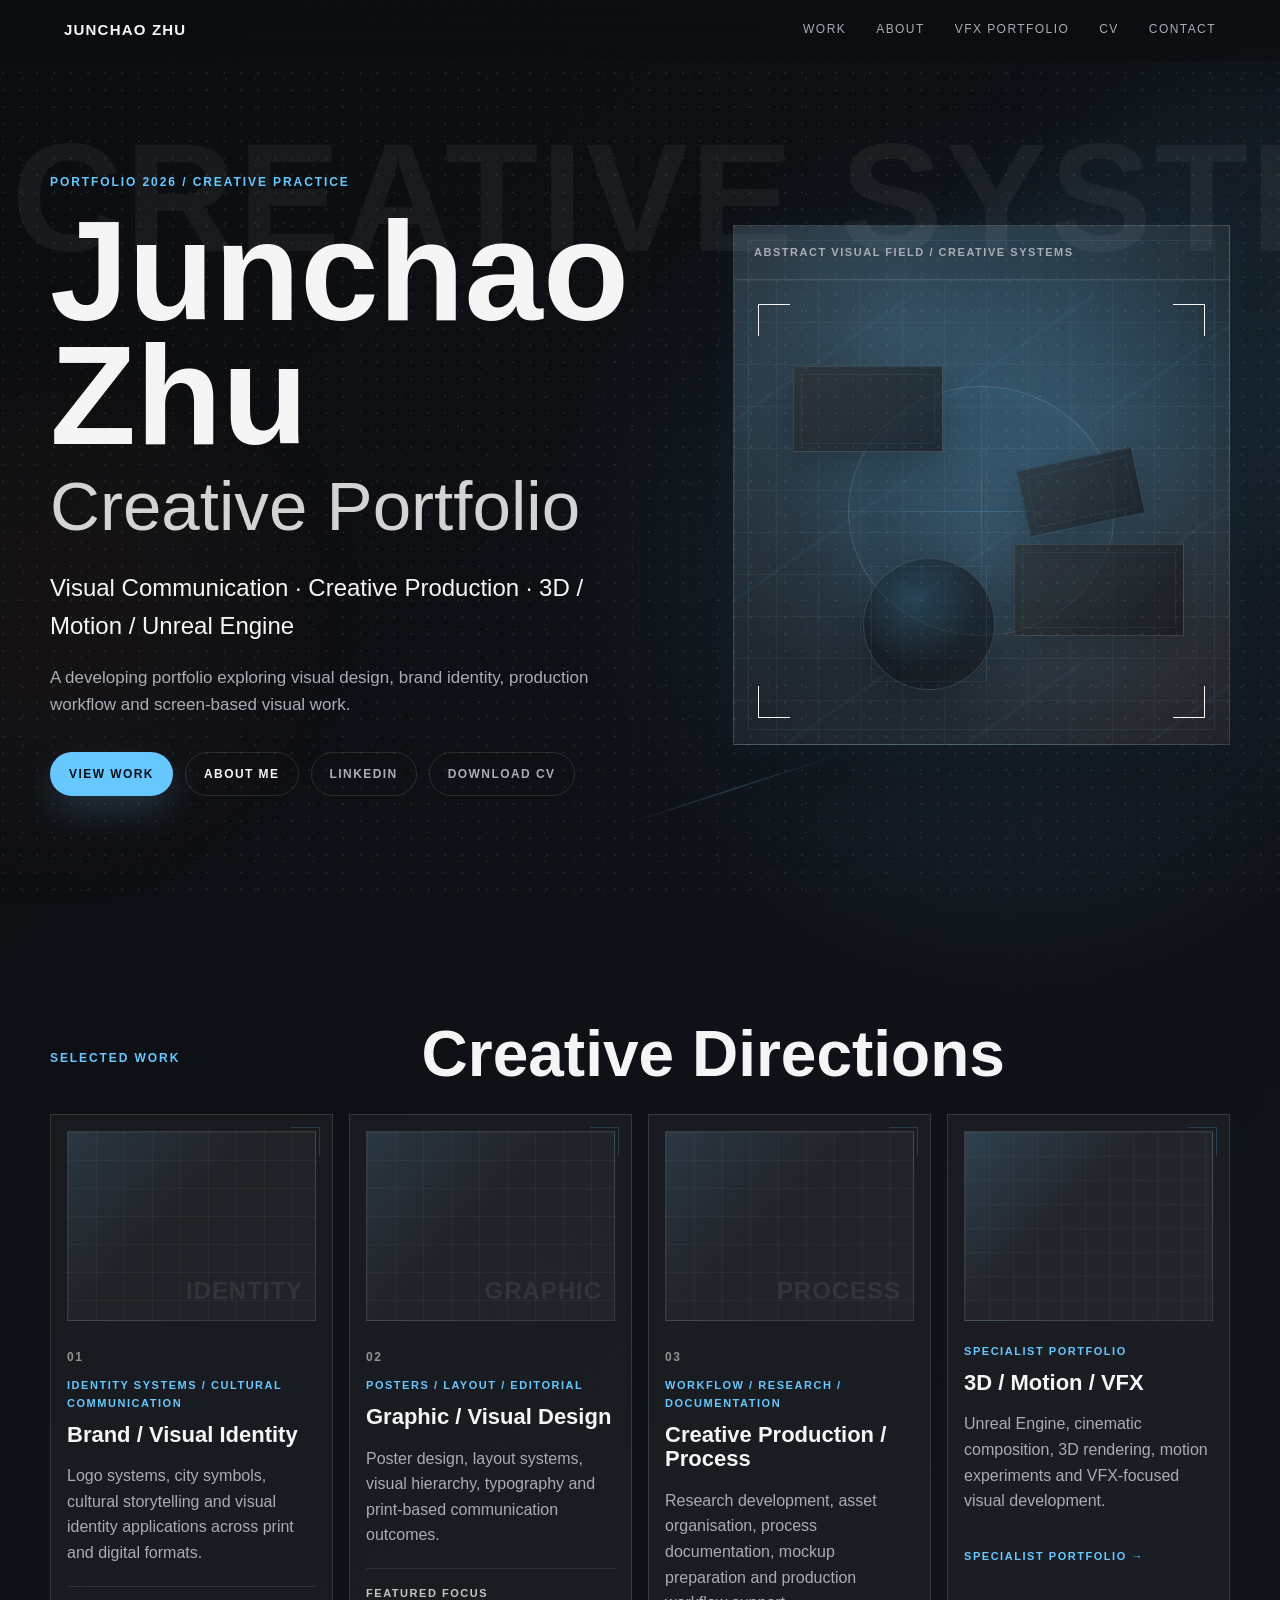
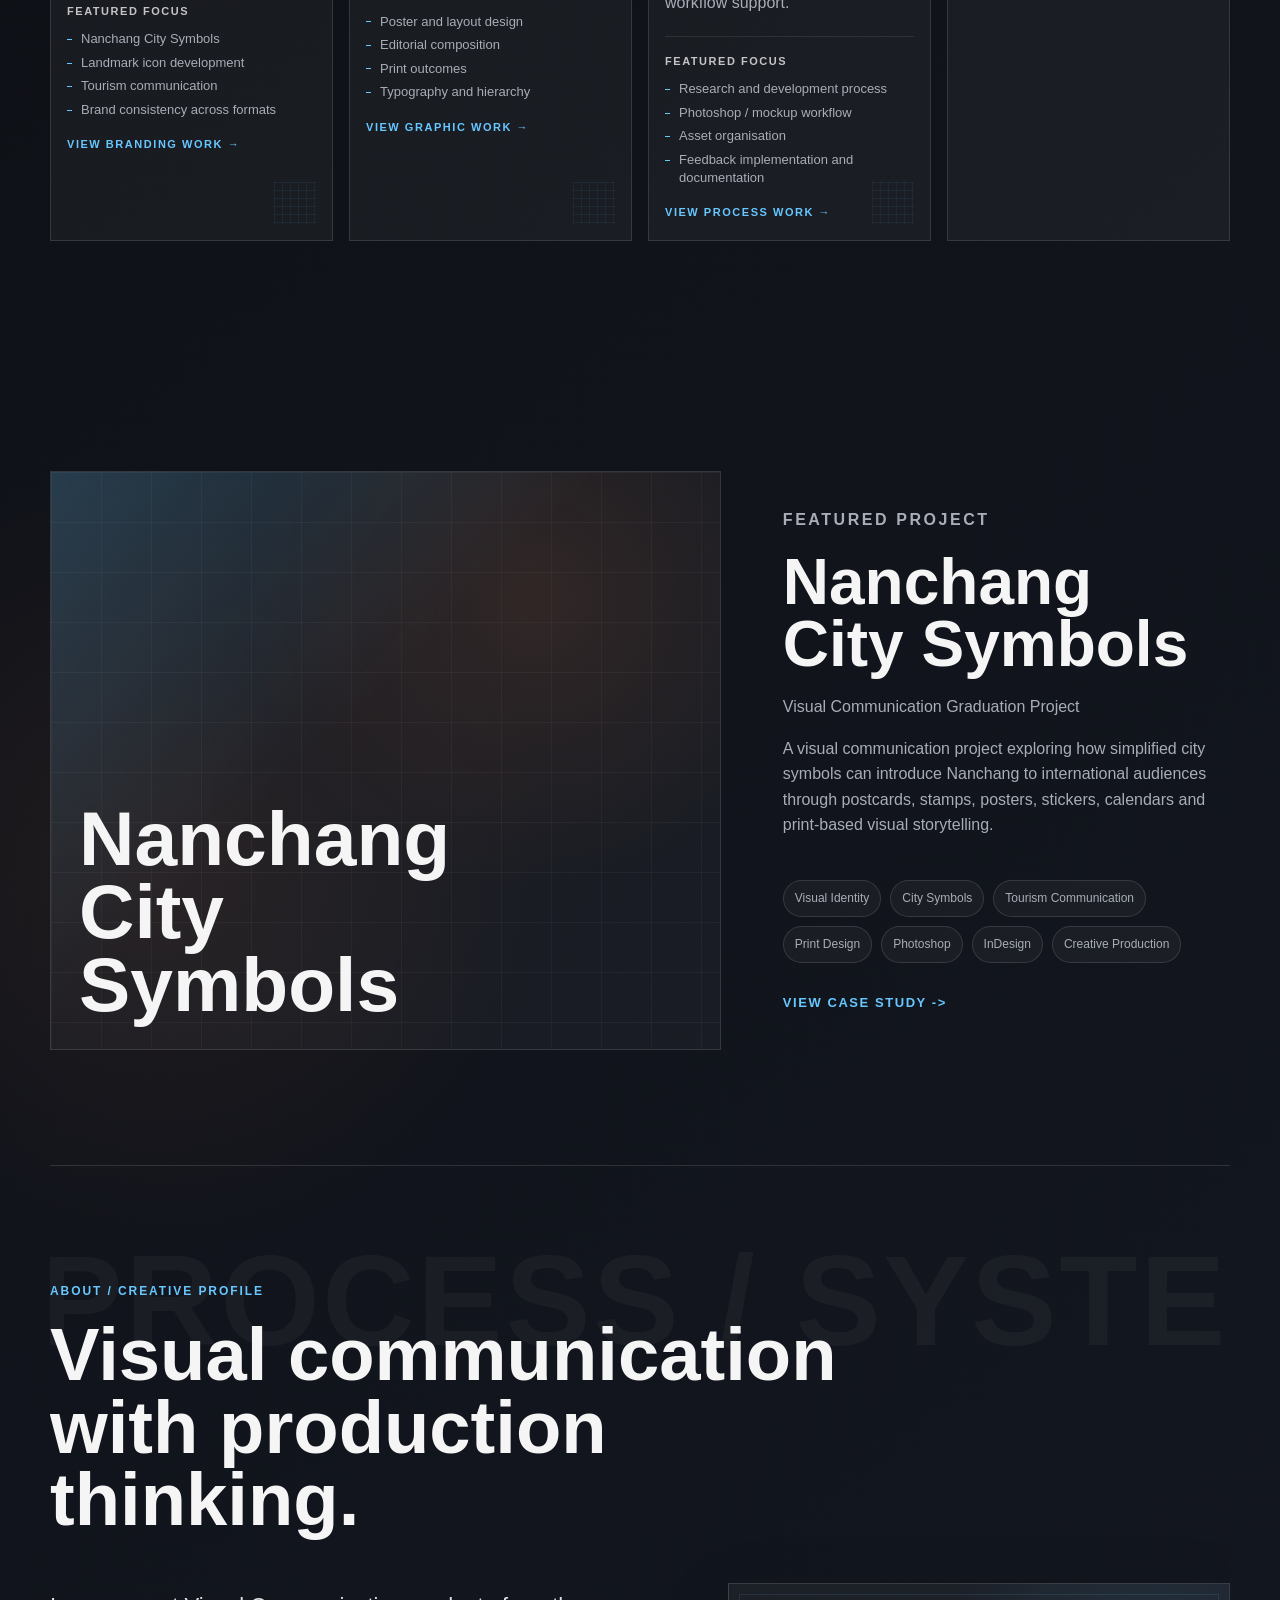
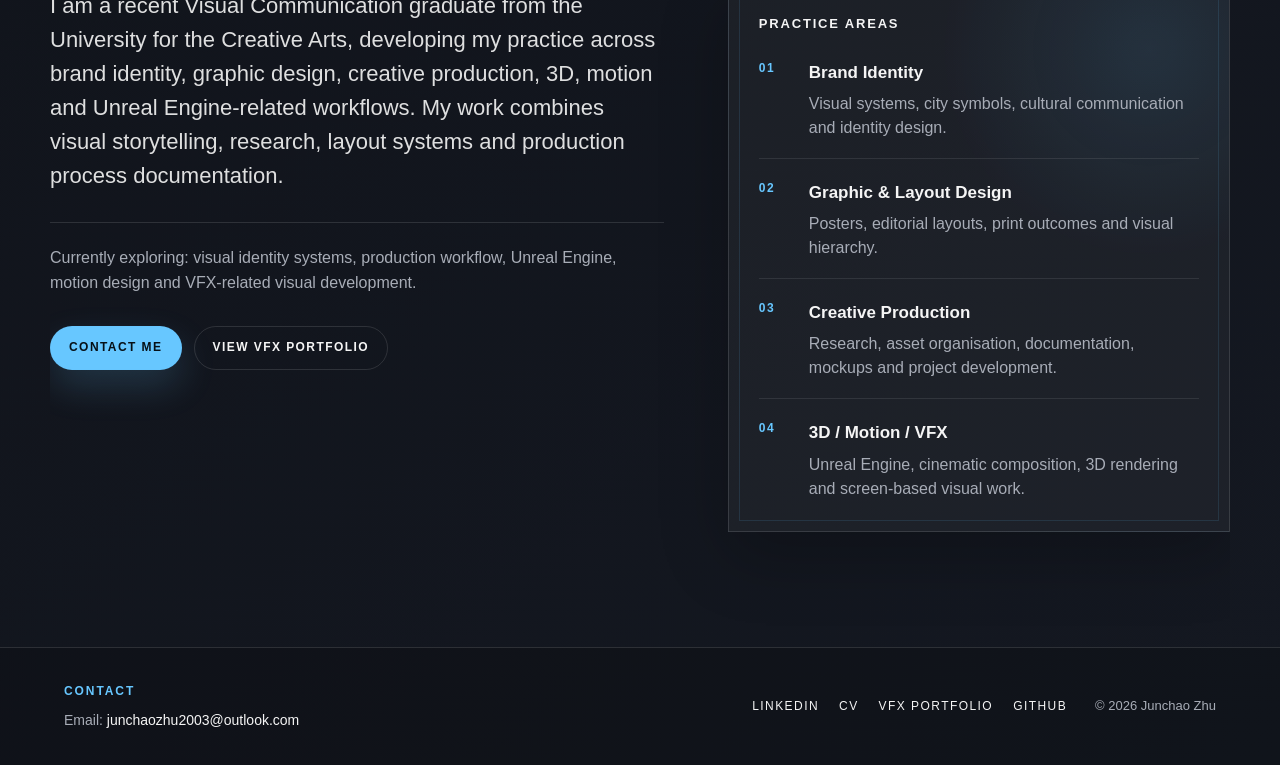
==== index.html @ 99ffd270 "Add files via upload" ====
<!DOCTYPE html>
<html lang="en">
<head>
  <meta charset="UTF-8" />
  <meta name="viewport" content="width=device-width, initial-scale=1.0" />
  <title>Junchao Zhu | Creative Portfolio</title>
  <link rel="stylesheet" href="style.css" />
</head>
<body>
  <div class="background-glow glow-a"></div>
  <div class="background-glow glow-b"></div>

  <header class="site-header" data-header>
    <a class="site-brand" href="#top">Junchao Zhu</a>
    <nav class="site-nav" aria-label="Primary navigation">
      <a href="#work">Work</a>
      <a href="#about">About</a>
      <a href="https://junchaozhu2003.github.io/VFX.github.io/" target="_blank" rel="noopener noreferrer">VFX Portfolio</a>
      <a href="JUNCHAO_ZHU_CV.pdf">CV</a>
      <a href="#contact">Contact</a>
    </nav>
  </header>

  <main id="top">
    <section class="hero section-shell">
      <div class="hero-copy">
        <p class="eyebrow">Portfolio 2026 / Creative Practice</p>
        <h1>Junchao Zhu</h1>
        <h2>Creative Portfolio</h2>
        <p class="hero-line">Visual Communication &middot; Creative Production &middot; 3D / Motion / Unreal Engine</p>
        <p class="hero-intro">
          A developing portfolio exploring visual design, brand identity, production workflow and screen-based visual work.
        </p>
        <div class="hero-actions">
          <a class="button button-primary" href="#work">View Work</a>
          <a class="button button-outline" href="#about">About Me</a>
          <a class="button button-ghost" href="https://www.linkedin.com/" target="_blank" rel="noreferrer">LinkedIn</a>
          <a class="button button-ghost" href="cv/JUNCHAO_ZHU_CV_BA.pdf" target="_blank" rel="noopener noreferrer">Download CV</a>
        </div>
      </div>

      <div class="hero-visual" aria-label="Creative portfolio visual placeholder">
        <div class="visual-label">Abstract Visual Field / Creative Systems</div>
        <div class="visual-frame">
          <span class="corner corner-tl"></span>
          <span class="corner corner-tr"></span>
          <span class="corner corner-bl"></span>
          <span class="corner corner-br"></span>
          <div class="visual-orbit"></div>
          <div class="visual-axis axis-horizontal"></div>
          <div class="visual-axis axis-vertical"></div>
          <div class="visual-shape shape-one" aria-hidden="true"></div>
          <div class="visual-shape shape-two" aria-hidden="true"></div>
          <div class="visual-shape shape-three" aria-hidden="true"></div>
          <div class="visual-shape shape-four" aria-hidden="true"></div>
        </div>
      </div>
    </section>

    <section class="section-shell selected-work" id="work">
      <div class="section-heading">
        <p class="eyebrow">Selected Work</p>
        <h2>Creative Directions</h2>
      </div>

      <div class="category-grid">
        <a class="category-card category-card-brand" href="branding.html">
          <div class="placeholder-block"></div>
          <span class="card-number">01</span>
          <span class="card-kicker">Identity Systems / Cultural Communication</span>
          <h3>Brand / Visual Identity</h3>
          <p>Logo systems, city symbols, cultural storytelling and visual identity applications across print and digital formats.</p>
          <div class="focus-list" aria-label="Featured focus">
            <strong>Featured focus</strong>
            <ul>
              <li>Nanchang City Symbols</li>
              <li>Landmark icon development</li>
              <li>Tourism communication</li>
              <li>Brand consistency across formats</li>
            </ul>
          </div>
          <span class="card-link-label">View Branding Work &rarr;</span>
        </a>

        <a class="category-card category-card-graphic" href="graphic.html">
          <div class="placeholder-block"></div>
          <span class="card-number">02</span>
          <span class="card-kicker">Posters / Layout / Editorial</span>
          <h3>Graphic / Visual Design</h3>
          <p>Poster design, layout systems, visual hierarchy, typography and print-based communication outcomes.</p>
          <div class="focus-list" aria-label="Featured focus">
            <strong>Featured focus</strong>
            <ul>
              <li>Poster and layout design</li>
              <li>Editorial composition</li>
              <li>Print outcomes</li>
              <li>Typography and hierarchy</li>
            </ul>
          </div>
          <span class="card-link-label">View Graphic Work &rarr;</span>
        </a>

        <a class="category-card category-card-production" href="production.html">
          <div class="placeholder-block"></div>
          <span class="card-number">03</span>
          <span class="card-kicker">Workflow / Research / Documentation</span>
          <h3>Creative Production / Process</h3>
          <p>Research development, asset organisation, process documentation, mockup preparation and production workflow support.</p>
          <div class="focus-list" aria-label="Featured focus">
            <strong>Featured focus</strong>
            <ul>
              <li>Research and development process</li>
              <li>Photoshop / mockup workflow</li>
              <li>Asset organisation</li>
              <li>Feedback implementation and documentation</li>
            </ul>
          </div>
          <span class="card-link-label">View Process Work &rarr;</span>
        </a>

        <a class="category-card category-card-vfx" href="https://junchaozhu2003.github.io/VFX.github.io/" target="_blank" rel="noopener noreferrer">
          <div class="placeholder-block"></div>
          <span class="card-kicker">Specialist Portfolio</span>
          <h3>3D / Motion / VFX</h3>
          <p>Unreal Engine, cinematic composition, 3D rendering, motion experiments and VFX-focused visual development.</p>
          <span class="card-link-label">Specialist Portfolio &rarr;</span>
        </a>
      </div>
    </section>

    <section class="section-shell featured-project">
      <div class="project-media">
        <div class="project-placeholder">
          <span>Nanchang City Symbols</span>
        </div>
      </div>

      <div class="project-copy">
        <p class="eyebrow">Featured Project</p>
        <h2>Nanchang City Symbols</h2>
        <p class="project-subtitle">Visual Communication Graduation Project</p>
        <p>
          A visual communication project exploring how simplified city symbols can introduce Nanchang to
          international audiences through postcards, stamps, posters, stickers, calendars and print-based
          visual storytelling.
        </p>
        <div class="tag-list">
          <span>Visual Identity</span>
          <span>City Symbols</span>
          <span>Tourism Communication</span>
          <span>Print Design</span>
          <span>Photoshop</span>
          <span>InDesign</span>
          <span>Creative Production</span>
        </div>
        <a class="text-link" href="nanchang.html">View Case Study</a>
      </div>
    </section>

    <section class="section-shell about-preview" id="about">
      <div class="about-background-word">PROCESS / SYSTEM / MOTION</div>

      <div class="about-heading">
        <p class="eyebrow">About / Creative Profile</p>
        <h2>Visual communication with production thinking.</h2>
      </div>

      <div class="about-grid">
        <div class="about-profile">
          <p>
            I am a recent Visual Communication graduate from the University for the Creative Arts, developing
            my practice across brand identity, graphic design, creative production, 3D, motion and Unreal
            Engine-related workflows. My work combines visual storytelling, research, layout systems and
            production process documentation.
          </p>
          <p class="currently-exploring">
            Currently exploring: visual identity systems, production workflow, Unreal Engine, motion design
            and VFX-related visual development.
          </p>
          <div class="about-actions">
            <a class="button button-primary" href="mailto:junchaozhu2003@outlook.com">Contact Me</a>
            <a class="button button-outline" href="https://junchaozhu2003.github.io/VFX.github.io/" target="_blank" rel="noopener noreferrer">View VFX Portfolio</a>
          </div>
        </div>

        <aside class="practice-panel" aria-label="Practice areas">
          <h3>Practice Areas</h3>
          <div class="practice-list">
            <div class="practice-item">
              <span>01</span>
              <div>
                <h4>Brand Identity</h4>
                <p>Visual systems, city symbols, cultural communication and identity design.</p>
              </div>
            </div>

            <div class="practice-item">
              <span>02</span>
              <div>
                <h4>Graphic &amp; Layout Design</h4>
                <p>Posters, editorial layouts, print outcomes and visual hierarchy.</p>
              </div>
            </div>

            <div class="practice-item">
              <span>03</span>
              <div>
                <h4>Creative Production</h4>
                <p>Research, asset organisation, documentation, mockups and project development.</p>
              </div>
            </div>

            <div class="practice-item">
              <span>04</span>
              <div>
                <h4>3D / Motion / VFX</h4>
                <p>Unreal Engine, cinematic composition, 3D rendering and screen-based visual work.</p>
              </div>
            </div>
          </div>
        </aside>
      </div>
    </section>
  </main>

  <footer class="site-footer" id="contact">
    <div class="footer-contact">
      <p class="eyebrow">Contact</p>
      <p>Email: <a href="mailto:junchaozhu2003@outlook.com">junchaozhu2003@outlook.com</a></p>
    </div>
    <div class="footer-links">
      <a href="https://www.linkedin.com/" target="_blank" rel="noreferrer">LinkedIn</a>
      <a href="JUNCHAO_ZHU_CV.pdf">CV</a>
      <a href="https://junchaozhu2003.github.io/VFX.github.io/" target="_blank" rel="noopener noreferrer">VFX Portfolio</a>
      <a href="https://github.com/junchaozhu2003" target="_blank" rel="noreferrer">GitHub</a>
    </div>
    <p class="copyright">&copy; 2026 Junchao Zhu</p>
  </footer>

  <script src="script.js"></script>
</body>
</html>
---- style.css ----
:root {
  --bg: #0b0d10;
  --bg-soft: #11151c;
  --card: rgba(255, 255, 255, 0.045);
  --card-strong: rgba(255, 255, 255, 0.075);
  --text: #f5f5f5;
  --muted: #a8adb7;
  --line: rgba(255, 255, 255, 0.12);
  --line-bright: rgba(103, 199, 255, 0.58);
  --accent: #67c7ff;
  --warm: #c96b3c;
  --max: 1180px;
}

* {
  box-sizing: border-box;
}

html {
  scroll-behavior: smooth;
}

body {
  margin: 0;
  min-height: 100vh;
  font-family: Arial, Helvetica, sans-serif;
  color: var(--text);
  background:
    radial-gradient(circle at 78% 14%, rgba(103, 199, 255, 0.16), transparent 28rem),
    radial-gradient(circle at 12% 62%, rgba(201, 107, 60, 0.09), transparent 25rem),
    linear-gradient(140deg, #0b0d10 0%, #10131a 48%, #141821 100%);
  line-height: 1.6;
  overflow-x: hidden;
}

body::before {
  content: "";
  position: fixed;
  inset: 0;
  pointer-events: none;
  opacity: 0.42;
  background-image:
    linear-gradient(rgba(255, 255, 255, 0.03) 1px, transparent 1px),
    linear-gradient(90deg, rgba(255, 255, 255, 0.022) 1px, transparent 1px),
    linear-gradient(115deg, transparent 0 48%, rgba(103, 199, 255, 0.035) 49%, transparent 50% 100%);
  background-size: 72px 72px, 72px 72px, 280px 280px;
  mask-image: linear-gradient(to bottom, black 0%, transparent 78%);
}

body::after {
  content: "";
  position: fixed;
  inset: 0;
  pointer-events: none;
  opacity: 0.18;
  background-image:
    radial-gradient(circle at 20% 30%, rgba(255, 255, 255, 0.5) 0 1px, transparent 1px),
    radial-gradient(circle at 80% 70%, rgba(255, 255, 255, 0.35) 0 1px, transparent 1px);
  background-size: 17px 17px, 29px 29px;
}

a {
  color: inherit;
}

.background-glow {
  position: fixed;
  width: 34vw;
  aspect-ratio: 1;
  border-radius: 50%;
  filter: blur(70px);
  pointer-events: none;
  opacity: 0.32;
}

.glow-a {
  top: 8vh;
  right: -14vw;
  background: rgba(103, 199, 255, 0.24);
}

.glow-b {
  bottom: 8vh;
  left: -12vw;
  background: rgba(201, 107, 60, 0.14);
}

.site-header {
  position: sticky;
  top: 0;
  z-index: 20;
  display: flex;
  align-items: center;
  justify-content: space-between;
  gap: 24px;
  padding: 18px clamp(18px, 5vw, 64px);
  border-bottom: 1px solid transparent;
  background: rgba(11, 13, 16, 0.55);
  backdrop-filter: blur(18px);
  transition: border-color 180ms ease, background 180ms ease;
}

.site-header.is-scrolled {
  border-bottom-color: var(--line);
  background: rgba(11, 13, 16, 0.82);
}

.site-brand {
  font-size: 15px;
  font-weight: 700;
  letter-spacing: 0.08em;
  text-decoration: none;
  text-transform: uppercase;
}

.site-nav {
  display: flex;
  align-items: center;
  justify-content: flex-end;
  gap: clamp(12px, 2.4vw, 30px);
  flex-wrap: wrap;
}

.site-nav a,
.footer-links a {
  position: relative;
  color: var(--muted);
  font-size: 12px;
  letter-spacing: 0.12em;
  text-decoration: none;
  text-transform: uppercase;
  transition: color 180ms ease;
}

.site-nav a::after,
.footer-links a::after {
  content: "";
  position: absolute;
  left: 0;
  right: 0;
  bottom: -6px;
  height: 1px;
  background: var(--accent);
  transform: scaleX(0);
  transform-origin: left;
  transition: transform 180ms ease;
}

.site-nav a:hover,
.footer-links a:hover {
  color: var(--text);
}

.site-nav a:hover::after,
.footer-links a:hover::after {
  transform: scaleX(1);
}

.section-shell {
  width: min(var(--max), calc(100% - 40px));
  margin: 0 auto;
}

.hero {
  position: relative;
  display: grid;
  grid-template-columns: minmax(0, 1fr) minmax(360px, 0.82fr);
  gap: clamp(34px, 6vw, 84px);
  align-items: center;
  min-height: calc(100vh - 72px);
  padding: clamp(58px, 9vw, 112px) 0;
}

.hero::before {
  content: "CREATIVE SYSTEMS";
  position: absolute;
  top: 8%;
  left: -3vw;
  z-index: -1;
  color: rgba(255, 255, 255, 0.052);
  font-size: clamp(68px, 12vw, 178px);
  font-weight: 800;
  line-height: 0.9;
  letter-spacing: 0.015em;
  white-space: nowrap;
}

.hero::after {
  content: "";
  position: absolute;
  right: 32%;
  bottom: 14%;
  width: 240px;
  height: 1px;
  background: linear-gradient(90deg, transparent, rgba(103, 199, 255, 0.26), transparent);
  transform: rotate(-18deg);
  pointer-events: none;
}

.eyebrow {
  margin: 0 0 18px;
  color: var(--accent);
  font-size: 12px;
  font-weight: 700;
  letter-spacing: 0.16em;
  text-transform: uppercase;
}

.hero h1 {
  margin: 0;
  font-size: clamp(64px, 11vw, 142px);
  line-height: 0.88;
  letter-spacing: 0;
}

.hero h2 {
  margin: 14px 0 0;
  color: rgba(255, 255, 255, 0.82);
  font-size: clamp(30px, 5.4vw, 72px);
  font-weight: 400;
  line-height: 1;
}

.hero-line {
  max-width: 780px;
  margin: 28px 0 0;
  color: var(--text);
  font-size: clamp(17px, 2vw, 24px);
}

.hero-intro {
  max-width: 620px;
  margin: 18px 0 0;
  color: var(--muted);
  font-size: 17px;
}

.hero-actions {
  display: flex;
  flex-wrap: wrap;
  gap: 12px;
  margin-top: 34px;
}

.button {
  display: inline-flex;
  align-items: center;
  justify-content: center;
  min-height: 44px;
  padding: 0 18px;
  border: 1px solid var(--line);
  border-radius: 999px;
  color: var(--text);
  font-size: 12px;
  font-weight: 700;
  letter-spacing: 0.12em;
  text-decoration: none;
  text-transform: uppercase;
  transition: transform 180ms ease, border-color 180ms ease, background 180ms ease, box-shadow 180ms ease;
}

.button:hover {
  transform: translateY(-2px);
}

.button-primary {
  border-color: rgba(103, 199, 255, 0.88);
  background: var(--accent);
  color: #061016;
  box-shadow: 0 16px 36px rgba(103, 199, 255, 0.18);
}

.button-primary:hover {
  box-shadow: 0 20px 46px rgba(103, 199, 255, 0.28);
}

.button-outline:hover,
.button-ghost:hover {
  border-color: var(--line-bright);
  background: rgba(103, 199, 255, 0.08);
}

.button-ghost {
  color: var(--muted);
}

.hero-visual {
  position: relative;
  min-height: 520px;
  border: 1px solid rgba(255, 255, 255, 0.14);
  background:
    linear-gradient(135deg, rgba(255, 255, 255, 0.078), rgba(255, 255, 255, 0.018)),
    radial-gradient(circle at 32% 18%, rgba(103, 199, 255, 0.22), transparent 22rem),
    radial-gradient(circle at 88% 82%, rgba(201, 107, 60, 0.08), transparent 18rem);
  box-shadow: 0 34px 80px rgba(0, 0, 0, 0.32), 0 0 42px rgba(103, 199, 255, 0.06);
  overflow: hidden;
}

.hero-visual::before {
  content: "";
  position: absolute;
  inset: 14px;
  border: 1px solid rgba(103, 199, 255, 0.1);
  pointer-events: none;
}

.visual-label {
  padding: 18px 20px;
  border-bottom: 1px solid var(--line);
  color: var(--muted);
  font-size: 11px;
  font-weight: 700;
  letter-spacing: 0.14em;
  text-transform: uppercase;
}

.visual-frame {
  position: relative;
  height: 462px;
  overflow: hidden;
  background:
    linear-gradient(rgba(255, 255, 255, 0.044) 1px, transparent 1px),
    linear-gradient(90deg, rgba(255, 255, 255, 0.038) 1px, transparent 1px),
    linear-gradient(145deg, transparent 0 45%, rgba(103, 199, 255, 0.05) 46%, transparent 47% 100%),
    radial-gradient(circle at 64% 42%, rgba(103, 199, 255, 0.17), transparent 16rem);
  background-size: 42px 42px, 42px 42px, 180px 180px, auto;
}

.corner {
  position: absolute;
  width: 32px;
  height: 32px;
  border-color: rgba(103, 199, 255, 0.78);
}

.corner-tl {
  top: 24px;
  left: 24px;
  border-top: 1px solid;
  border-left: 1px solid;
}

.corner-tr {
  top: 24px;
  right: 24px;
  border-top: 1px solid;
  border-right: 1px solid;
}

.corner-bl {
  bottom: 24px;
  left: 24px;
  border-bottom: 1px solid;
  border-left: 1px solid;
}

.corner-br {
  right: 24px;
  bottom: 24px;
  border-right: 1px solid;
  border-bottom: 1px solid;
}

.visual-orbit {
  position: absolute;
  inset: 23%;
  border: 1px solid rgba(255, 255, 255, 0.14);
  border-radius: 50%;
  box-shadow: inset 0 0 38px rgba(103, 199, 255, 0.08);
}

.visual-axis {
  position: absolute;
  background: linear-gradient(90deg, transparent, rgba(103, 199, 255, 0.22), transparent);
  pointer-events: none;
}

.axis-horizontal {
  top: 50%;
  left: 10%;
  width: 80%;
  height: 1px;
}

.axis-vertical {
  top: 12%;
  left: 50%;
  width: 1px;
  height: 74%;
  background: linear-gradient(180deg, transparent, rgba(103, 199, 255, 0.18), transparent);
}

.visual-shape {
  position: absolute;
  border: 1px solid rgba(255, 255, 255, 0.13);
  background:
    linear-gradient(135deg, rgba(255, 255, 255, 0.09), rgba(255, 255, 255, 0.015)),
    rgba(11, 13, 16, 0.6);
  box-shadow: 0 12px 36px rgba(0, 0, 0, 0.22);
}

.visual-shape::before {
  content: "";
  position: absolute;
  inset: 7px;
  border: 1px solid rgba(103, 199, 255, 0.08);
  pointer-events: none;
}

.shape-one {
  top: 86px;
  left: 12%;
  width: 150px;
  height: 86px;
}

.shape-two {
  right: 9%;
  bottom: 106px;
  width: 170px;
  height: 92px;
}

.shape-three {
  left: 26%;
  bottom: 52px;
  width: 132px;
  height: 132px;
  border-radius: 50%;
  background:
    radial-gradient(circle at 38% 30%, rgba(103, 199, 255, 0.18), transparent 54%),
    rgba(11, 13, 16, 0.5);
}

.shape-four {
  top: 178px;
  right: 18%;
  width: 118px;
  height: 68px;
  transform: rotate(-12deg);
  border-color: rgba(103, 199, 255, 0.18);
}

.selected-work,
.featured-project,
.about-preview {
  padding: clamp(62px, 9vw, 118px) 0;
}

.section-heading {
  display: grid;
  grid-template-columns: minmax(220px, 0.42fr) minmax(0, 1fr);
  gap: 32px;
  align-items: end;
  margin-bottom: 28px;
}

.section-heading h2,
.project-copy h2 {
  margin: 0;
  font-size: clamp(34px, 5vw, 68px);
  line-height: 0.98;
}

.category-grid {
  display: grid;
  grid-template-columns: repeat(4, minmax(0, 1fr));
  gap: 16px;
}

.category-card {
  position: relative;
  display: block;
  min-height: 470px;
  padding: 16px;
  border: 1px solid var(--line);
  background: var(--card);
  color: inherit;
  text-decoration: none;
  overflow: hidden;
  transition: transform 180ms ease, border-color 180ms ease, background 180ms ease, box-shadow 180ms ease;
}

.category-card::before {
  content: "";
  position: absolute;
  top: 12px;
  right: 12px;
  width: 28px;
  height: 28px;
  border-top: 1px solid rgba(103, 199, 255, 0.28);
  border-right: 1px solid rgba(103, 199, 255, 0.28);
  opacity: 0.72;
  pointer-events: none;
}

.category-card::after {
  content: "";
  position: absolute;
  inset: auto 16px 16px auto;
  width: 42px;
  height: 42px;
  opacity: 0.24;
  pointer-events: none;
  background-image:
    linear-gradient(rgba(103, 199, 255, 0.34) 1px, transparent 1px),
    linear-gradient(90deg, rgba(103, 199, 255, 0.28) 1px, transparent 1px);
  background-size: 8px 8px;
}

.category-card:hover {
  transform: translateY(-6px);
  border-color: var(--line-bright);
  background: var(--card-strong);
  box-shadow: 0 22px 54px rgba(0, 0, 0, 0.24);
}

.placeholder-block {
  position: relative;
  height: 190px;
  margin-bottom: 22px;
  border: 1px solid rgba(255, 255, 255, 0.1);
  background:
    linear-gradient(135deg, rgba(103, 199, 255, 0.12), transparent 44%),
    linear-gradient(rgba(255, 255, 255, 0.04) 1px, transparent 1px),
    linear-gradient(90deg, rgba(255, 255, 255, 0.035) 1px, transparent 1px),
    rgba(255, 255, 255, 0.035);
  background-size: auto, 28px 28px, 28px 28px, auto;
  transition: transform 260ms ease;
  overflow: hidden;
}

.placeholder-block::after {
  position: absolute;
  right: 12px;
  bottom: 10px;
  color: rgba(255, 255, 255, 0.08);
  font-size: 24px;
  font-weight: 800;
  letter-spacing: 0.04em;
}

.category-card-brand .placeholder-block::after {
  content: "IDENTITY";
}

.category-card-graphic .placeholder-block::after {
  content: "GRAPHIC";
}

.category-card-production .placeholder-block::after {
  content: "PROCESS";
}

.category-card:hover .placeholder-block {
  transform: scale(1.025);
}

.category-card-vfx {
  position: relative;
}

.category-card-vfx::after {
  content: "";
  position: absolute;
  inset: 0;
  pointer-events: none;
  opacity: 0;
  background: radial-gradient(circle at 78% 18%, rgba(103, 199, 255, 0.14), transparent 15rem);
  transition: opacity 180ms ease;
}

.category-card-vfx:hover {
  border-color: rgba(103, 199, 255, 0.72);
  box-shadow: 0 24px 58px rgba(0, 0, 0, 0.26), 0 0 34px rgba(103, 199, 255, 0.08);
}

.category-card-vfx:hover::after {
  opacity: 1;
}

.category-card-vfx .placeholder-block {
  background:
    linear-gradient(135deg, rgba(103, 199, 255, 0.18), transparent 42%),
    linear-gradient(rgba(255, 255, 255, 0.04) 1px, transparent 1px),
    linear-gradient(90deg, rgba(255, 255, 255, 0.035) 1px, transparent 1px),
    rgba(255, 255, 255, 0.035);
  background-size: auto, 24px 24px, 24px 24px, auto;
}

.card-kicker,
.card-link-label {
  display: inline-block;
  color: var(--accent);
  font-size: 11px;
  font-weight: 700;
  letter-spacing: 0.14em;
  text-transform: uppercase;
}

.card-number {
  display: inline-block;
  margin: 0 0 10px;
  color: rgba(245, 245, 245, 0.54);
  font-size: 12px;
  font-weight: 700;
  letter-spacing: 0.14em;
}

.card-kicker {
  display: block;
  margin-bottom: 10px;
}

.card-link-label {
  margin-top: 18px;
}

.category-card h3 {
  margin: 0 0 12px;
  font-size: 22px;
  line-height: 1.12;
}

.category-card p,
.project-copy p,
.about-profile p,
.practice-item p {
  color: var(--muted);
  font-size: 16px;
}

.focus-list {
  margin-top: 20px;
  padding-top: 16px;
  border-top: 1px solid rgba(255, 255, 255, 0.09);
}

.focus-list strong {
  display: block;
  margin-bottom: 10px;
  color: rgba(245, 245, 245, 0.78);
  font-size: 11px;
  letter-spacing: 0.14em;
  text-transform: uppercase;
}

.focus-list ul {
  display: grid;
  gap: 6px;
  margin: 0;
  padding: 0;
  list-style: none;
}

.focus-list li {
  position: relative;
  padding-left: 14px;
  color: var(--muted);
  font-size: 13px;
  line-height: 1.35;
}

.focus-list li::before {
  content: "";
  position: absolute;
  top: 0.68em;
  left: 0;
  width: 5px;
  height: 1px;
  background: var(--accent);
}

.featured-project {
  display: grid;
  grid-template-columns: minmax(0, 1.08fr) minmax(320px, 0.72fr);
  gap: clamp(28px, 5vw, 62px);
  align-items: stretch;
}

.project-media {
  min-height: 520px;
  border: 1px solid var(--line);
  background: rgba(255, 255, 255, 0.035);
  overflow: hidden;
}

.project-placeholder {
  display: grid;
  place-items: end start;
  width: 100%;
  height: 100%;
  min-height: 520px;
  padding: 28px;
  background:
    linear-gradient(135deg, rgba(103, 199, 255, 0.2), transparent 44%),
    radial-gradient(circle at 72% 22%, rgba(201, 107, 60, 0.14), transparent 18rem),
    linear-gradient(rgba(255, 255, 255, 0.04) 1px, transparent 1px),
    linear-gradient(90deg, rgba(255, 255, 255, 0.035) 1px, transparent 1px);
  background-size: auto, auto, 50px 50px, 50px 50px;
}

.project-placeholder span {
  max-width: 420px;
  font-size: clamp(38px, 6vw, 82px);
  font-weight: 800;
  line-height: 0.95;
}

.project-copy {
  display: flex;
  flex-direction: column;
  justify-content: center;
  padding: clamp(22px, 3vw, 36px) 0;
}

.project-subtitle {
  margin: 18px 0 0;
  color: var(--text);
  font-size: 18px;
}

.tag-list {
  display: flex;
  flex-wrap: wrap;
  gap: 9px;
  margin: 26px 0 30px;
}

.tag-list span {
  padding: 8px 11px;
  border: 1px solid var(--line);
  border-radius: 999px;
  background: rgba(255, 255, 255, 0.04);
  color: var(--muted);
  font-size: 12px;
}

.text-link {
  width: fit-content;
  color: var(--accent);
  font-size: 13px;
  font-weight: 700;
  letter-spacing: 0.12em;
  text-decoration: none;
  text-transform: uppercase;
}

.text-link::after {
  content: " ->";
}

.about-preview {
  position: relative;
  display: block;
  border-top: 1px solid var(--line);
  overflow: hidden;
}

.about-background-word {
  position: absolute;
  top: 76px;
  left: -1vw;
  z-index: -1;
  color: rgba(255, 255, 255, 0.04);
  font-size: clamp(52px, 10vw, 148px);
  font-weight: 800;
  line-height: 0.92;
  letter-spacing: 0.02em;
  white-space: nowrap;
}

.about-heading {
  max-width: 820px;
  margin-bottom: clamp(28px, 4vw, 46px);
}

.about-heading h2 {
  margin: 0;
  font-size: clamp(36px, 5.8vw, 78px);
  line-height: 0.98;
}

.about-grid {
  display: grid;
  grid-template-columns: minmax(0, 0.88fr) minmax(360px, 0.72fr);
  gap: clamp(26px, 5vw, 64px);
  align-items: start;
}

.about-profile {
  padding-top: 6px;
}

.about-profile > p:first-child {
  max-width: 720px;
  margin: 0;
  color: rgba(245, 245, 245, 0.9);
  font-size: clamp(18px, 2vw, 22px);
  line-height: 1.55;
}

.currently-exploring {
  max-width: 680px;
  margin: 28px 0 0;
  padding-top: 22px;
  border-top: 1px solid var(--line);
}

.about-actions {
  display: flex;
  flex-wrap: wrap;
  gap: 12px;
  margin-top: 30px;
}

.practice-panel {
  position: relative;
  padding: clamp(20px, 3vw, 30px);
  border: 1px solid var(--line);
  background:
    radial-gradient(circle at 84% 12%, rgba(103, 199, 255, 0.1), transparent 13rem),
    rgba(255, 255, 255, 0.045);
  box-shadow: 0 24px 64px rgba(0, 0, 0, 0.22);
}

.practice-panel::before {
  content: "";
  position: absolute;
  inset: 10px;
  border: 1px solid rgba(103, 199, 255, 0.12);
  pointer-events: none;
}

.practice-panel h3 {
  margin: 0 0 24px;
  color: var(--text);
  font-size: 13px;
  letter-spacing: 0.14em;
  text-transform: uppercase;
}

.practice-list {
  display: grid;
  gap: 20px;
}

.practice-item {
  display: grid;
  grid-template-columns: 34px 1fr;
  gap: 16px;
  padding-bottom: 18px;
  border-bottom: 1px solid rgba(255, 255, 255, 0.09);
}

.practice-item:last-child {
  padding-bottom: 0;
  border-bottom: 0;
}

.practice-item span {
  color: var(--accent);
  font-size: 12px;
  font-weight: 700;
  letter-spacing: 0.12em;
}

.practice-item h4 {
  margin: 0 0 6px;
  color: var(--text);
  font-size: 17px;
}

.practice-item p {
  margin: 0;
  line-height: 1.5;
}

.site-footer {
  display: grid;
  grid-template-columns: minmax(260px, 1fr) auto auto;
  gap: 28px;
  align-items: center;
  padding: 34px clamp(18px, 5vw, 64px);
  border-top: 1px solid var(--line);
  background: rgba(0, 0, 0, 0.18);
}

.site-footer a {
  color: var(--text);
  text-decoration: none;
}

.footer-contact p:not(.eyebrow) {
  margin: 0;
  color: var(--muted);
  font-size: 14px;
}

.footer-contact .eyebrow {
  margin-bottom: 8px;
}

.footer-links {
  display: flex;
  gap: 20px;
  flex-wrap: wrap;
}

.copyright {
  margin: 0;
  color: var(--muted);
  font-size: 13px;
}

.category-hero {
  position: relative;
  padding: clamp(70px, 10vw, 132px) 0 clamp(44px, 6vw, 78px);
}

.category-hero::before {
  content: "CREATIVE HUB";
  position: absolute;
  top: 58px;
  left: -2vw;
  z-index: -1;
  color: rgba(255, 255, 255, 0.045);
  font-size: clamp(58px, 11vw, 160px);
  font-weight: 800;
  line-height: 0.9;
  white-space: nowrap;
}

.back-link {
  display: inline-flex;
  margin-bottom: 34px;
  color: var(--muted);
  font-size: 12px;
  font-weight: 700;
  letter-spacing: 0.14em;
  text-decoration: none;
  text-transform: uppercase;
  transition: color 180ms ease;
}

.back-link::before {
  content: "<-";
  margin-right: 8px;
  color: var(--accent);
}

.back-link:hover {
  color: var(--text);
}

.category-hero h1 {
  max-width: 940px;
  margin: 0;
  font-size: clamp(54px, 9vw, 118px);
  line-height: 0.9;
  letter-spacing: 0;
}

.category-hero > p:last-child {
  max-width: 760px;
  margin: 28px 0 0;
  color: var(--muted);
  font-size: clamp(17px, 2vw, 22px);
}

.category-feature {
  display: grid;
  grid-template-columns: minmax(0, 1fr) minmax(320px, 0.72fr);
  gap: clamp(26px, 5vw, 58px);
  align-items: stretch;
  padding: 0 0 clamp(54px, 8vw, 96px);
}

.category-feature-visual {
  display: grid;
  place-items: end start;
  min-height: 430px;
  padding: clamp(22px, 3vw, 34px);
  border: 1px solid var(--line);
  background:
    linear-gradient(135deg, rgba(103, 199, 255, 0.16), transparent 42%),
    radial-gradient(circle at 80% 18%, rgba(201, 107, 60, 0.11), transparent 18rem),
    linear-gradient(rgba(255, 255, 255, 0.04) 1px, transparent 1px),
    linear-gradient(90deg, rgba(255, 255, 255, 0.034) 1px, transparent 1px),
    rgba(255, 255, 255, 0.035);
  background-size: auto, auto, 46px 46px, 46px 46px, auto;
  box-shadow: 0 26px 70px rgba(0, 0, 0, 0.22);
}

.category-feature-visual span {
  max-width: 520px;
  font-size: clamp(38px, 6vw, 82px);
  font-weight: 800;
  line-height: 0.94;
}

.category-feature-copy {
  display: flex;
  flex-direction: column;
  justify-content: center;
  padding: clamp(10px, 3vw, 30px) 0;
}

.category-feature-copy h2 {
  margin: 0;
  font-size: clamp(32px, 4.6vw, 62px);
  line-height: 1;
}

.category-feature-copy p {
  color: var(--muted);
  font-size: 16px;
}

.page-project-grid {
  display: grid;
  grid-template-columns: repeat(4, minmax(0, 1fr));
  gap: 16px;
  padding-bottom: clamp(66px, 9vw, 116px);
}

.page-project-card {
  min-height: 380px;
  padding: 16px;
  border: 1px solid var(--line);
  background:
    radial-gradient(circle at 82% 12%, rgba(103, 199, 255, 0.08), transparent 11rem),
    var(--card);
  overflow: hidden;
  transition: transform 180ms ease, border-color 180ms ease, background 180ms ease, box-shadow 180ms ease;
}

.page-project-card:hover {
  transform: translateY(-6px);
  border-color: var(--line-bright);
  background: var(--card-strong);
  box-shadow: 0 22px 54px rgba(0, 0, 0, 0.24);
}

.page-project-card > span {
  display: inline-block;
  margin-bottom: 12px;
  color: var(--accent);
  font-size: 12px;
  font-weight: 700;
  letter-spacing: 0.14em;
}

.page-placeholder {
  height: 172px;
  margin-bottom: 20px;
  border: 1px solid rgba(255, 255, 255, 0.1);
  background:
    linear-gradient(135deg, rgba(103, 199, 255, 0.12), transparent 44%),
    linear-gradient(rgba(255, 255, 255, 0.04) 1px, transparent 1px),
    linear-gradient(90deg, rgba(255, 255, 255, 0.034) 1px, transparent 1px),
    rgba(255, 255, 255, 0.035);
  background-size: auto, 28px 28px, 28px 28px, auto;
}

.page-project-card h3 {
  margin: 0 0 10px;
  font-size: 21px;
  line-height: 1.12;
}

.page-project-card p {
  margin: 0;
  color: var(--muted);
  font-size: 15px;
}

@media (max-width: 980px) {
  .hero,
  .featured-project,
  .section-heading,
  .category-feature {
    grid-template-columns: 1fr;
  }

  .hero {
    min-height: auto;
  }

  .hero-visual {
    min-height: 420px;
  }

  .visual-frame {
    height: 360px;
  }

  .category-grid {
    grid-template-columns: repeat(2, minmax(0, 1fr));
  }

  .page-project-grid {
    grid-template-columns: repeat(2, minmax(0, 1fr));
  }

  .about-grid {
    grid-template-columns: 1fr;
  }

  .site-footer {
    grid-template-columns: 1fr;
    align-items: start;
  }
}

@media (max-width: 620px) {
  .site-header {
    align-items: flex-start;
    flex-direction: column;
  }

  .site-nav {
    justify-content: flex-start;
  }

  .section-shell {
    width: min(100% - 28px, var(--max));
  }

  .hero h1 {
    font-size: clamp(54px, 17vw, 86px);
  }

  .hero-actions {
    align-items: stretch;
    flex-direction: column;
  }

  .button {
    width: 100%;
  }

  .category-grid {
    grid-template-columns: 1fr;
  }

  .page-project-grid {
    grid-template-columns: 1fr;
  }

  .category-card {
    min-height: 330px;
  }

  .category-feature-visual {
    min-height: 340px;
  }

  .hero-visual,
  .project-media,
  .project-placeholder {
    min-height: 360px;
  }

  .shape-one,
  .shape-two,
  .shape-three,
  .shape-four {
    left: 50%;
    right: auto;
    transform: translateX(-50%);
  }

  .shape-one {
    top: 70px;
  }

  .shape-two {
    bottom: 112px;
  }

  .shape-three {
    bottom: 42px;
  }

  .shape-four {
    top: 168px;
    transform: translateX(-50%) rotate(-12deg);
  }
}
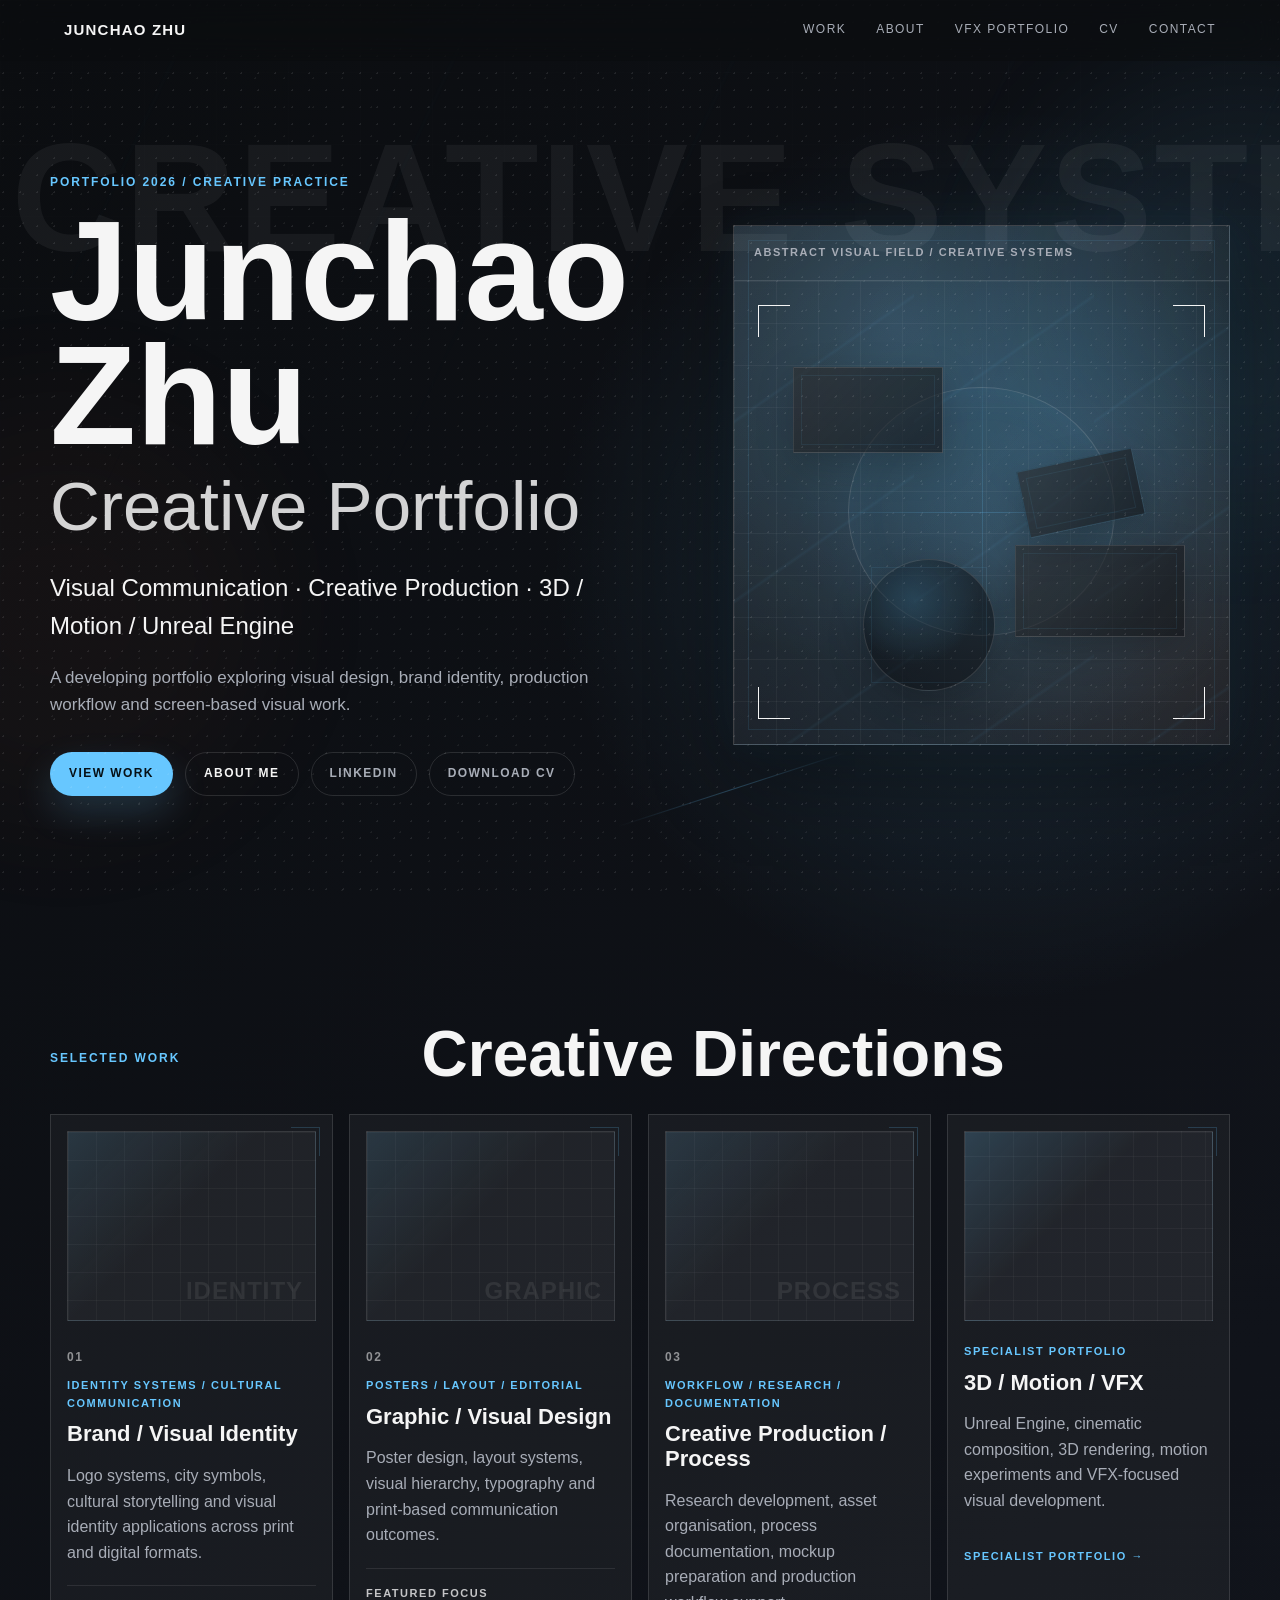
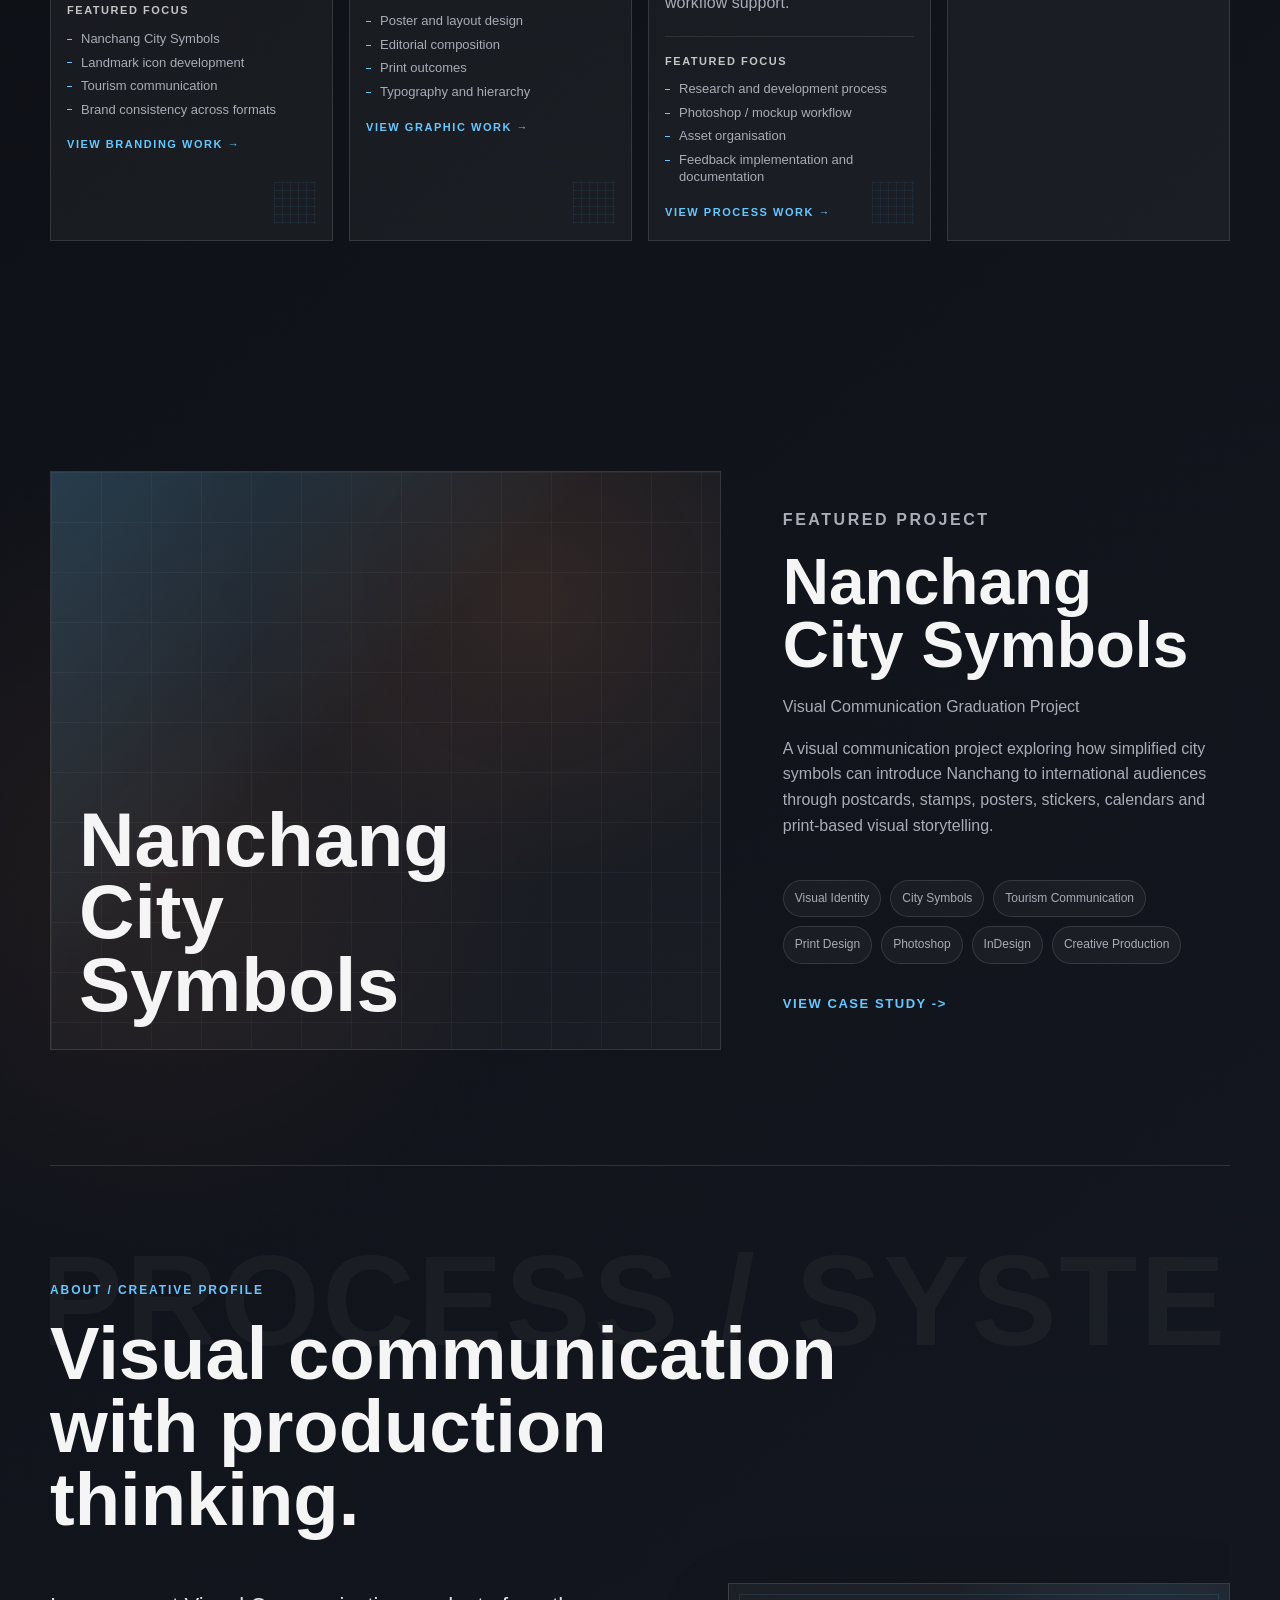
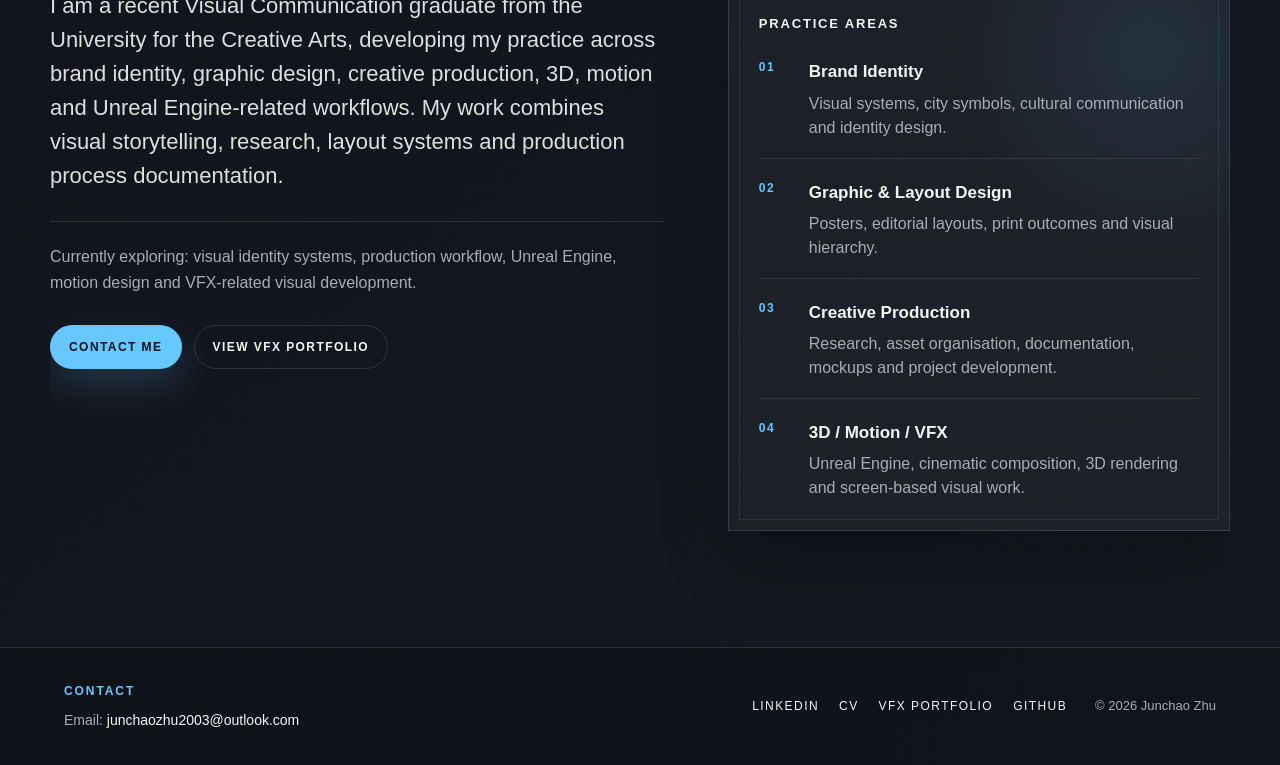
==== commit 698514ec: "Add subtle homepage motion effects" ====
--- a/index.html
+++ b/index.html
@@ -7,8 +7,8 @@
   <link rel="stylesheet" href="style.css" />
 </head>
 <body>
-  <div class="background-glow glow-a"></div>
-  <div class="background-glow glow-b"></div>
+  <div class="background-glow glow-a" aria-hidden="true"></div>
+  <div class="background-glow glow-b" aria-hidden="true"></div>
 
   <header class="site-header" data-header>
     <a class="site-brand" href="#top">Junchao Zhu</a>
@@ -24,14 +24,14 @@
   <main id="top">
     <section class="hero section-shell">
       <div class="hero-copy">
-        <p class="eyebrow">Portfolio 2026 / Creative Practice</p>
-        <h1>Junchao Zhu</h1>
-        <h2>Creative Portfolio</h2>
-        <p class="hero-line">Visual Communication &middot; Creative Production &middot; 3D / Motion / Unreal Engine</p>
-        <p class="hero-intro">
+        <p class="eyebrow reveal reveal-delay-1">Portfolio 2026 / Creative Practice</p>
+        <h1 class="reveal reveal-delay-2">Junchao Zhu</h1>
+        <h2 class="reveal reveal-delay-3">Creative Portfolio</h2>
+        <p class="hero-line reveal reveal-delay-4">Visual Communication &middot; Creative Production &middot; 3D / Motion / Unreal Engine</p>
+        <p class="hero-intro reveal reveal-delay-5">
           A developing portfolio exploring visual design, brand identity, production workflow and screen-based visual work.
         </p>
-        <div class="hero-actions">
+        <div class="hero-actions reveal reveal-delay-6">
           <a class="button button-primary" href="#work">View Work</a>
           <a class="button button-outline" href="#about">About Me</a>
           <a class="button button-ghost" href="https://www.linkedin.com/" target="_blank" rel="noreferrer">LinkedIn</a>
@@ -39,7 +39,7 @@
         </div>
       </div>
 
-      <div class="hero-visual" aria-label="Creative portfolio visual placeholder">
+      <div class="hero-visual reveal reveal-delay-5" aria-label="Creative portfolio visual placeholder">
         <div class="visual-label">Abstract Visual Field / Creative Systems</div>
         <div class="visual-frame">
           <span class="corner corner-tl"></span>
@@ -57,14 +57,14 @@
       </div>
     </section>
 
-    <section class="section-shell selected-work" id="work">
+    <section class="section-shell selected-work reveal" id="work">
       <div class="section-heading">
         <p class="eyebrow">Selected Work</p>
         <h2>Creative Directions</h2>
       </div>
 
       <div class="category-grid">
-        <a class="category-card category-card-brand" href="branding.html">
+        <a class="category-card category-card-brand reveal" href="branding.html">
           <div class="placeholder-block"></div>
           <span class="card-number">01</span>
           <span class="card-kicker">Identity Systems / Cultural Communication</span>
@@ -82,7 +82,7 @@
           <span class="card-link-label">View Branding Work &rarr;</span>
         </a>
 
-        <a class="category-card category-card-graphic" href="graphic.html">
+        <a class="category-card category-card-graphic reveal" href="graphic.html">
           <div class="placeholder-block"></div>
           <span class="card-number">02</span>
           <span class="card-kicker">Posters / Layout / Editorial</span>
@@ -100,7 +100,7 @@
           <span class="card-link-label">View Graphic Work &rarr;</span>
         </a>
 
-        <a class="category-card category-card-production" href="production.html">
+        <a class="category-card category-card-production reveal" href="production.html">
           <div class="placeholder-block"></div>
           <span class="card-number">03</span>
           <span class="card-kicker">Workflow / Research / Documentation</span>
@@ -118,7 +118,7 @@
           <span class="card-link-label">View Process Work &rarr;</span>
         </a>
 
-        <a class="category-card category-card-vfx" href="https://junchaozhu2003.github.io/VFX.github.io/" target="_blank" rel="noopener noreferrer">
+        <a class="category-card category-card-vfx reveal" href="https://junchaozhu2003.github.io/VFX.github.io/" target="_blank" rel="noopener noreferrer">
           <div class="placeholder-block"></div>
           <span class="card-kicker">Specialist Portfolio</span>
           <h3>3D / Motion / VFX</h3>
@@ -128,7 +128,7 @@
       </div>
     </section>
 
-    <section class="section-shell featured-project">
+    <section class="section-shell featured-project reveal">
       <div class="project-media">
         <div class="project-placeholder">
           <span>Nanchang City Symbols</span>
@@ -157,7 +157,7 @@
       </div>
     </section>
 
-    <section class="section-shell about-preview" id="about">
+    <section class="section-shell about-preview reveal" id="about">
       <div class="about-background-word">PROCESS / SYSTEM / MOTION</div>
 
       <div class="about-heading">
--- a/style.css
+++ b/style.css
@@ -71,6 +71,8 @@
   filter: blur(70px);
   pointer-events: none;
   opacity: 0.32;
+  animation: driftGlow 22s ease-in-out infinite alternate;
+  will-change: transform;
 }
 
 .glow-a {
@@ -83,6 +85,18 @@
   bottom: 8vh;
   left: -12vw;
   background: rgba(201, 107, 60, 0.14);
+  animation-duration: 28s;
+  animation-direction: alternate-reverse;
+}
+
+@keyframes driftGlow {
+  from {
+    transform: translate3d(0, 0, 0) scale(1);
+  }
+
+  to {
+    transform: translate3d(18px, -24px, 0) scale(1.04);
+  }
 }
 
 .site-header {
@@ -129,7 +143,7 @@
   letter-spacing: 0.12em;
   text-decoration: none;
   text-transform: uppercase;
-  transition: color 180ms ease;
+  transition: color 260ms ease, transform 260ms ease;
 }
 
 .site-nav a::after,
@@ -149,6 +163,7 @@
 .site-nav a:hover,
 .footer-links a:hover {
   color: var(--text);
+  transform: translateY(-2px);
 }
 
 .site-nav a:hover::after,
@@ -256,11 +271,11 @@
   letter-spacing: 0.12em;
   text-decoration: none;
   text-transform: uppercase;
-  transition: transform 180ms ease, border-color 180ms ease, background 180ms ease, box-shadow 180ms ease;
+  transition: transform 320ms ease, border-color 320ms ease, background 320ms ease, box-shadow 320ms ease;
 }
 
 .button:hover {
-  transform: translateY(-2px);
+  transform: translateY(-4px) scale(1.01);
 }
 
 .button-primary {
@@ -278,6 +293,7 @@
 .button-ghost:hover {
   border-color: var(--line-bright);
   background: rgba(103, 199, 255, 0.08);
+  box-shadow: 0 18px 38px rgba(0, 0, 0, 0.18);
 }
 
 .button-ghost {
@@ -478,7 +494,7 @@
   color: inherit;
   text-decoration: none;
   overflow: hidden;
-  transition: transform 180ms ease, border-color 180ms ease, background 180ms ease, box-shadow 180ms ease;
+  transition: transform 340ms ease, border-color 340ms ease, background 340ms ease, box-shadow 340ms ease;
 }
 
 .category-card::before {
@@ -509,10 +525,10 @@
 }
 
 .category-card:hover {
-  transform: translateY(-6px);
+  transform: translateY(-4px) scale(1.01);
   border-color: var(--line-bright);
   background: var(--card-strong);
-  box-shadow: 0 22px 54px rgba(0, 0, 0, 0.24);
+  box-shadow: 0 26px 62px rgba(0, 0, 0, 0.28);
 }
 
 .placeholder-block {
@@ -526,7 +542,7 @@
     linear-gradient(90deg, rgba(255, 255, 255, 0.035) 1px, transparent 1px),
     rgba(255, 255, 255, 0.035);
   background-size: auto, 28px 28px, 28px 28px, auto;
-  transition: transform 260ms ease;
+  transition: transform 340ms ease;
   overflow: hidden;
 }
 
@@ -572,7 +588,7 @@
 
 .category-card-vfx:hover {
   border-color: rgba(103, 199, 255, 0.72);
-  box-shadow: 0 24px 58px rgba(0, 0, 0, 0.26), 0 0 34px rgba(103, 199, 255, 0.08);
+  box-shadow: 0 28px 66px rgba(0, 0, 0, 0.3), 0 0 36px rgba(103, 199, 255, 0.1);
 }
 
 .category-card-vfx:hover::after {
@@ -1036,10 +1052,46 @@
 }
 
 .page-project-card:hover {
-  transform: translateY(-6px);
+  transform: translateY(-4px) scale(1.01);
   border-color: var(--line-bright);
   background: var(--card-strong);
   box-shadow: 0 22px 54px rgba(0, 0, 0, 0.24);
+}
+
+.reveal {
+  opacity: 0;
+  transform: translateY(24px);
+  transition: opacity 760ms ease, transform 760ms ease;
+  will-change: opacity, transform;
+}
+
+.reveal.visible {
+  opacity: 1;
+  transform: translateY(0);
+}
+
+.reveal-delay-1 {
+  transition-delay: 80ms;
+}
+
+.reveal-delay-2 {
+  transition-delay: 160ms;
+}
+
+.reveal-delay-3 {
+  transition-delay: 240ms;
+}
+
+.reveal-delay-4 {
+  transition-delay: 320ms;
+}
+
+.reveal-delay-5 {
+  transition-delay: 400ms;
+}
+
+.reveal-delay-6 {
+  transition-delay: 480ms;
 }
 
 .page-project-card > span {
@@ -1188,3 +1240,27 @@
     transform: translateX(-50%) rotate(-12deg);
   }
 }
+
+@media (prefers-reduced-motion: reduce) {
+  html {
+    scroll-behavior: auto;
+  }
+
+  *,
+  *::before,
+  *::after {
+    animation-duration: 0.01ms !important;
+    animation-iteration-count: 1 !important;
+    transition-duration: 0.01ms !important;
+    scroll-behavior: auto !important;
+  }
+
+  .reveal {
+    opacity: 1;
+    transform: none;
+  }
+
+  .background-glow {
+    animation: none;
+  }
+}
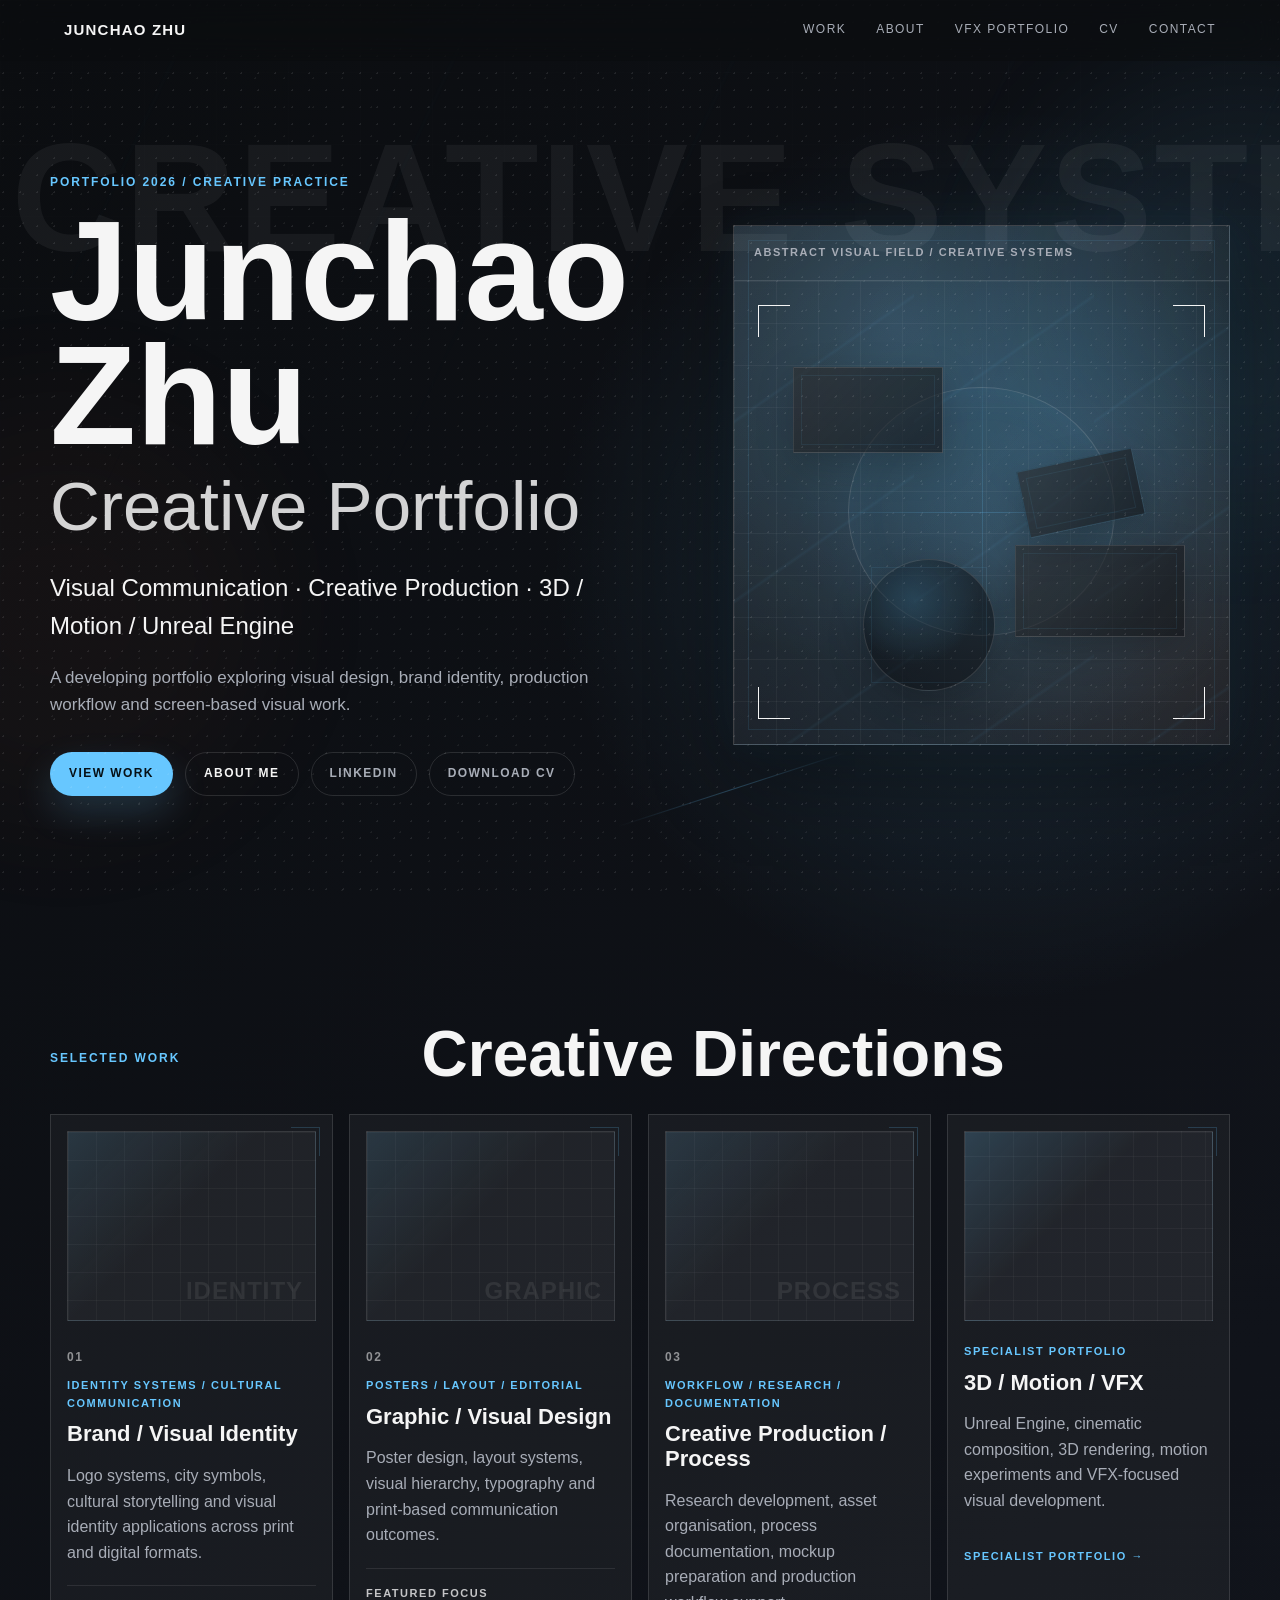
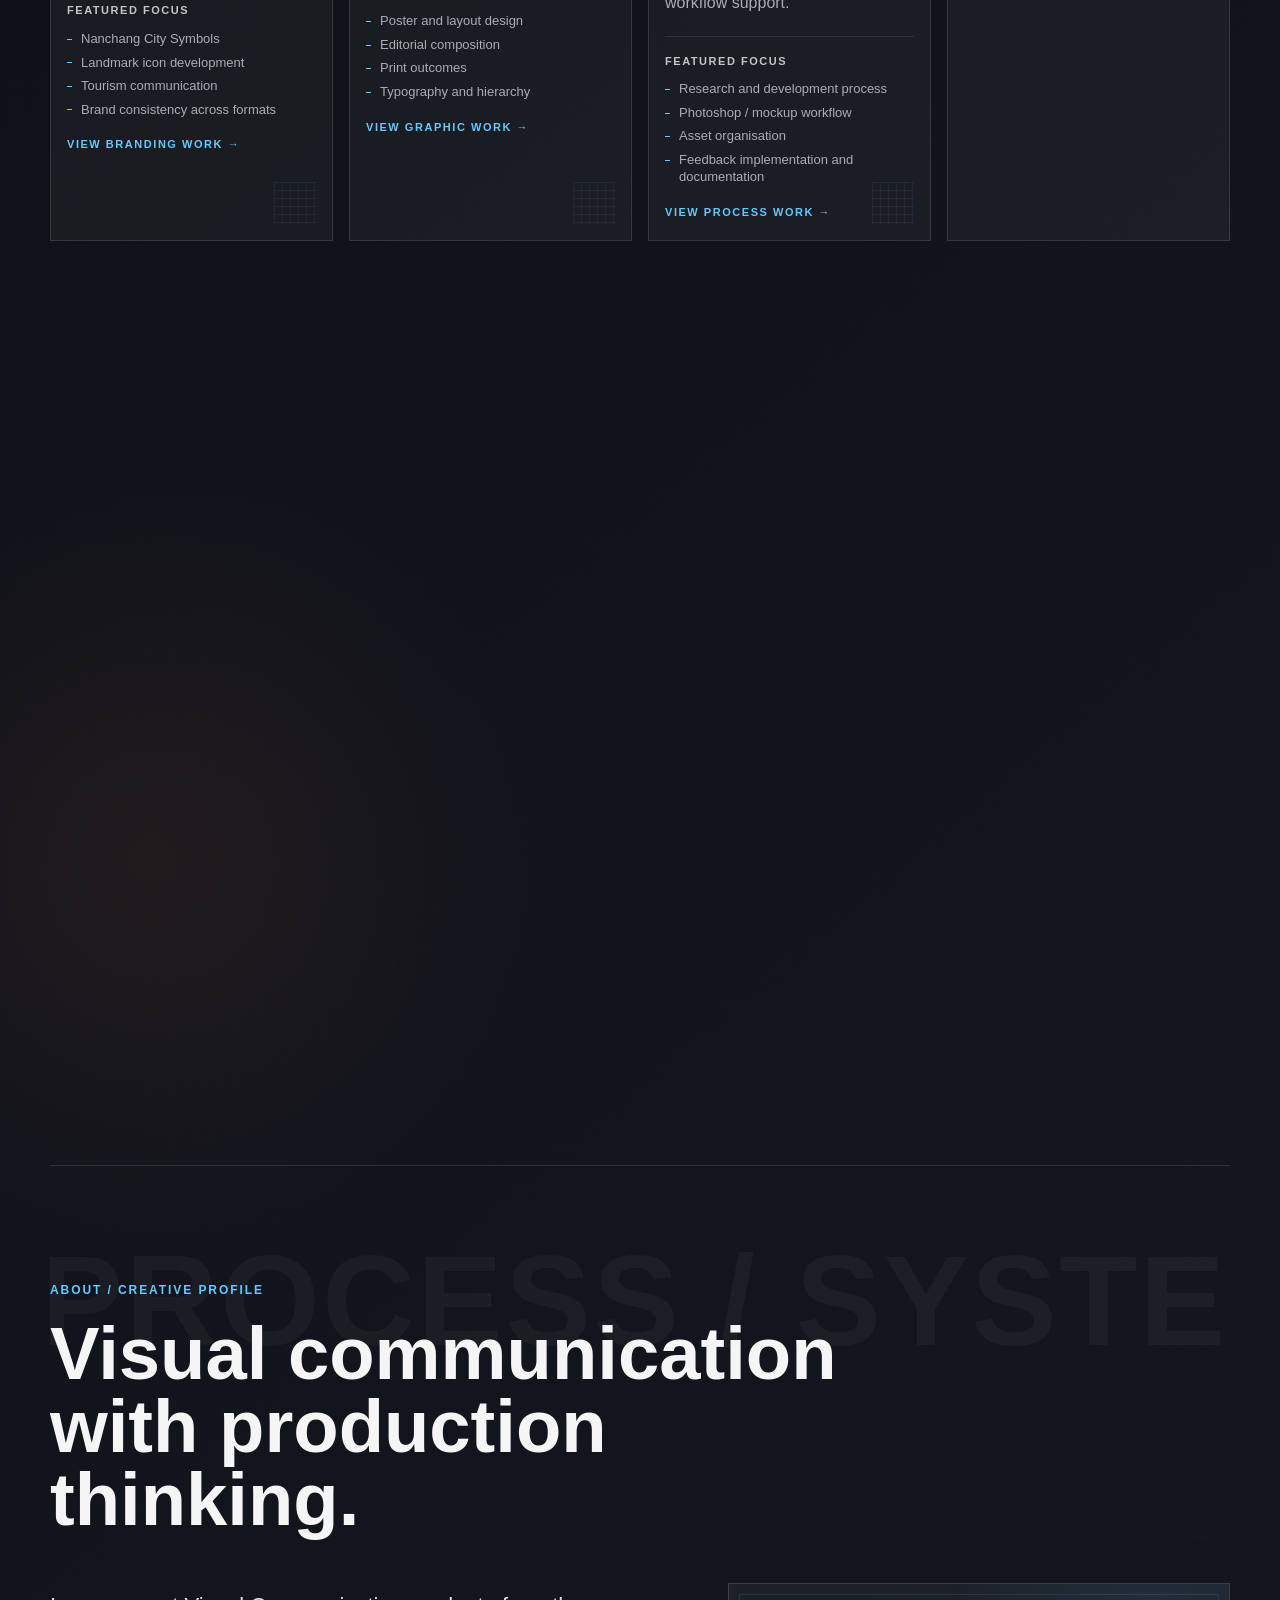
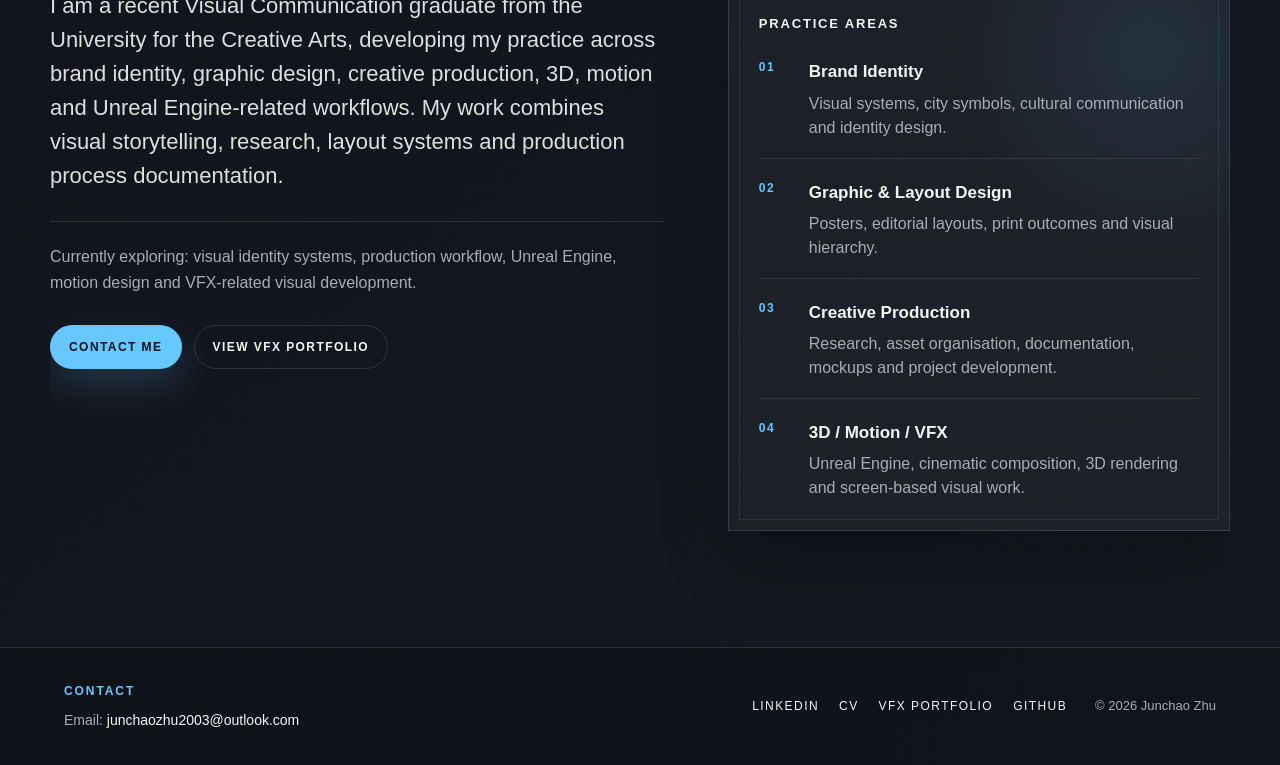
==== commit abed20c1: "Move Nanchang project into branding page" ====
--- a/index.html
+++ b/index.html
@@ -16,7 +16,7 @@
       <a href="#work">Work</a>
       <a href="#about">About</a>
       <a href="https://junchaozhu2003.github.io/VFX.github.io/" target="_blank" rel="noopener noreferrer">VFX Portfolio</a>
-      <a href="JUNCHAO_ZHU_CV.pdf">CV</a>
+      <a href="cv/JUNCHAO_ZHU_CV_BA.pdf" target="_blank" rel="noopener noreferrer">CV</a>
       <a href="#contact">Contact</a>
     </nav>
   </header>
@@ -153,7 +153,7 @@
           <span>InDesign</span>
           <span>Creative Production</span>
         </div>
-        <a class="text-link" href="nanchang.html">View Case Study</a>
+        <a class="text-link" href="branding.html">View Case Study</a>
       </div>
     </section>
 
@@ -230,7 +230,7 @@
     </div>
     <div class="footer-links">
       <a href="https://www.linkedin.com/" target="_blank" rel="noreferrer">LinkedIn</a>
-      <a href="JUNCHAO_ZHU_CV.pdf">CV</a>
+      <a href="cv/JUNCHAO_ZHU_CV_BA.pdf" target="_blank" rel="noopener noreferrer">CV</a>
       <a href="https://junchaozhu2003.github.io/VFX.github.io/" target="_blank" rel="noopener noreferrer">VFX Portfolio</a>
       <a href="https://github.com/junchaozhu2003" target="_blank" rel="noreferrer">GitHub</a>
     </div>
--- a/style.css
+++ b/style.css
@@ -1015,6 +1015,19 @@
   line-height: 0.94;
 }
 
+.category-feature-image {
+  padding: 0;
+  overflow: hidden;
+}
+
+.category-feature-image img {
+  display: block;
+  width: 100%;
+  height: 100%;
+  min-height: 430px;
+  object-fit: cover;
+}
+
 .category-feature-copy {
   display: flex;
   flex-direction: column;
@@ -1127,6 +1140,40 @@
   font-size: 15px;
 }
 
+.nanchang-project-grid {
+  grid-template-columns: repeat(2, minmax(0, 1fr));
+}
+
+.nanchang-project-card {
+  min-height: auto;
+}
+
+.nanchang-image-stack {
+  display: grid;
+  grid-template-columns: repeat(2, minmax(0, 1fr));
+  gap: 12px;
+  margin: 18px 0 18px;
+}
+
+.nanchang-image-stack img {
+  display: block;
+  width: 100%;
+  height: 100%;
+  min-height: 180px;
+  max-height: 320px;
+  object-fit: cover;
+  border: 1px solid rgba(255, 255, 255, 0.1);
+  border-radius: 8px;
+  background: rgba(255, 255, 255, 0.04);
+  transition: transform 320ms ease, border-color 320ms ease, box-shadow 320ms ease;
+}
+
+.nanchang-image-stack img:hover {
+  transform: translateY(-4px) scale(1.01);
+  border-color: var(--line-bright);
+  box-shadow: 0 20px 44px rgba(0, 0, 0, 0.26);
+}
+
 @media (max-width: 980px) {
   .hero,
   .featured-project,
@@ -1155,6 +1202,11 @@
     grid-template-columns: repeat(2, minmax(0, 1fr));
   }
 
+  .nanchang-project-grid,
+  .nanchang-image-stack {
+    grid-template-columns: 1fr;
+  }
+
   .about-grid {
     grid-template-columns: 1fr;
   }
@@ -1205,6 +1257,10 @@
   }
 
   .category-feature-visual {
+    min-height: 340px;
+  }
+
+  .category-feature-image img {
     min-height: 340px;
   }
 
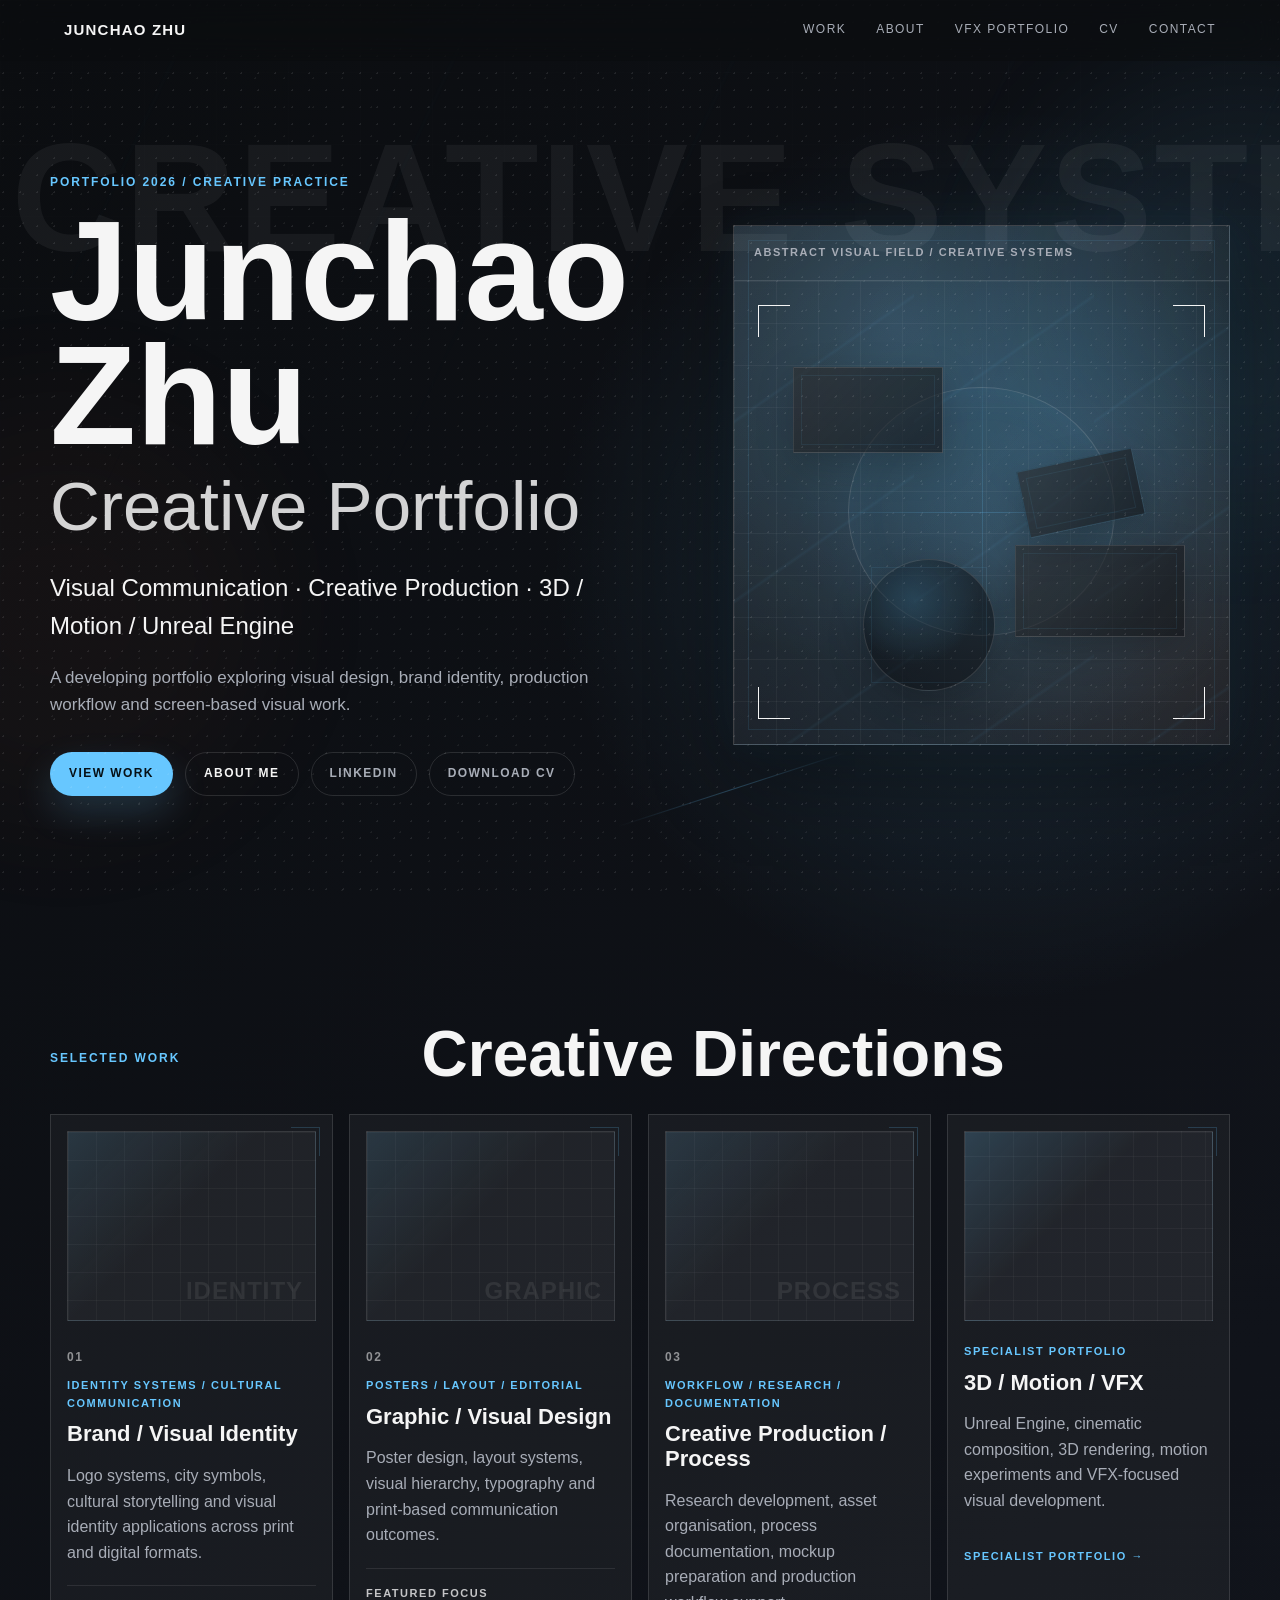
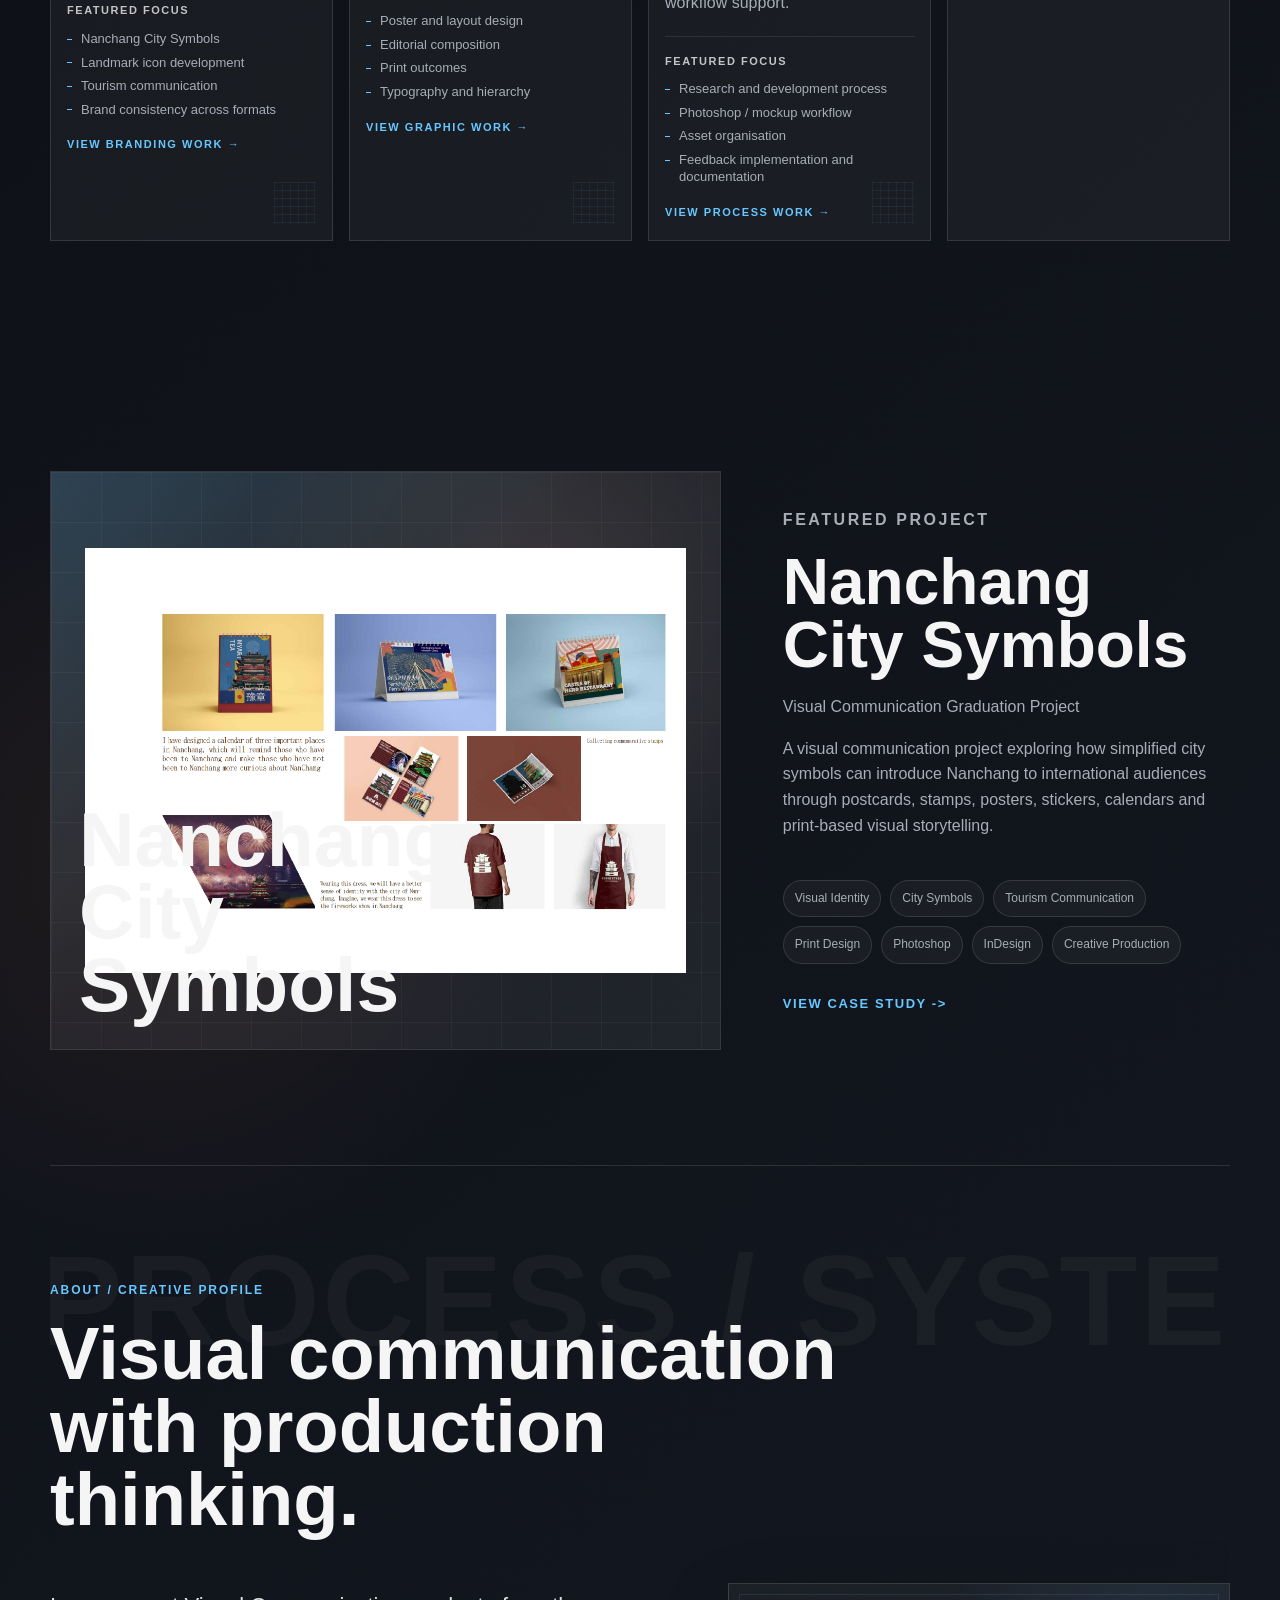
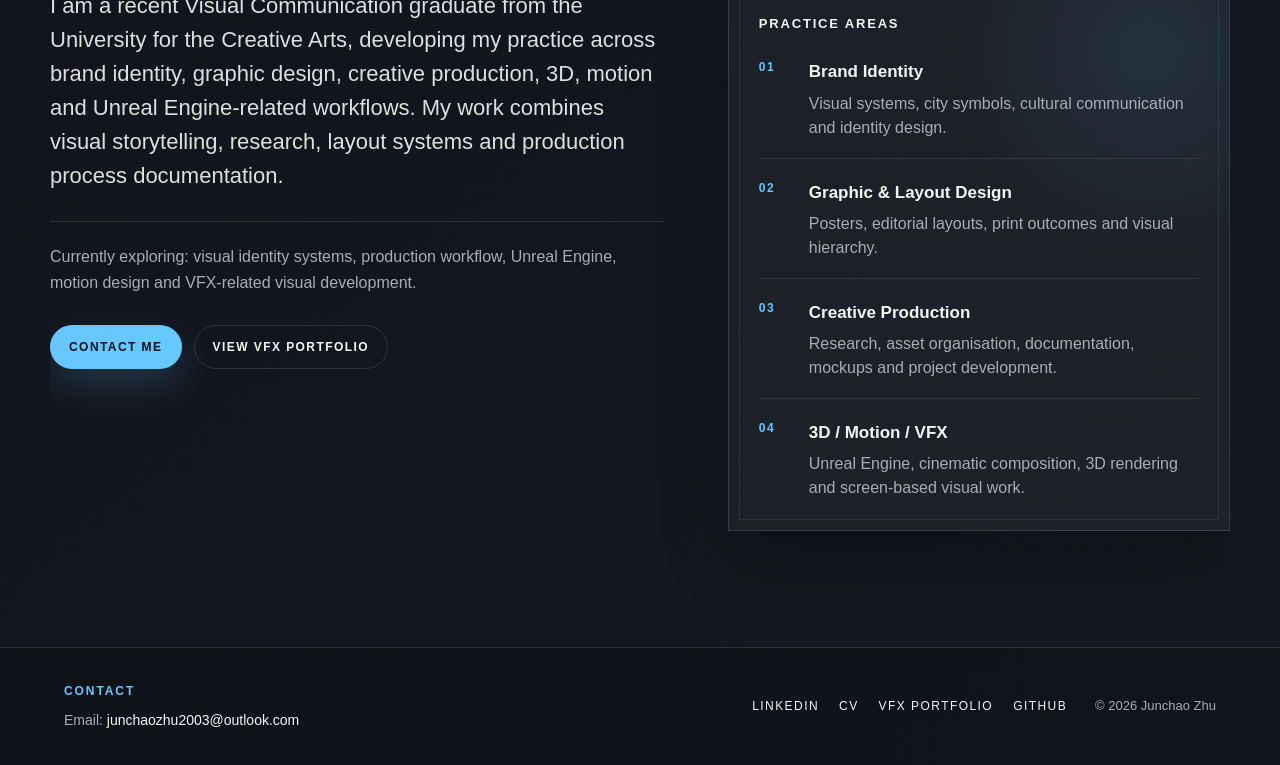
==== commit 498f8009: "Center Nanchang applications preview" ====
--- a/index.html
+++ b/index.html
@@ -131,6 +131,7 @@
     <section class="section-shell featured-project reveal">
       <div class="project-media">
         <div class="project-placeholder">
+          <img class="featured-project-preview" src="assets/images/nanchang/nanchang-final-applications.png" alt="Nanchang City Symbols final applications preview">
           <span>Nanchang City Symbols</span>
         </div>
       </div>
--- a/style.css
+++ b/style.css
@@ -702,6 +702,7 @@
 }
 
 .project-placeholder {
+  position: relative;
   display: grid;
   place-items: end start;
   width: 100%;
@@ -714,13 +715,29 @@
     linear-gradient(rgba(255, 255, 255, 0.04) 1px, transparent 1px),
     linear-gradient(90deg, rgba(255, 255, 255, 0.035) 1px, transparent 1px);
   background-size: auto, auto, 50px 50px, 50px 50px;
+  overflow: hidden;
 }
 
 .project-placeholder span {
+  position: relative;
+  z-index: 1;
   max-width: 420px;
   font-size: clamp(38px, 6vw, 82px);
   font-weight: 800;
   line-height: 0.95;
+}
+
+.featured-project-preview {
+  position: absolute;
+  inset: 0;
+  width: 100%;
+  height: 100%;
+  object-fit: contain;
+  object-position: center;
+  padding: clamp(18px, 3vw, 34px);
+  background:
+    radial-gradient(circle at 70% 22%, rgba(103, 199, 255, 0.08), transparent 18rem),
+    rgba(255, 255, 255, 0.03);
 }
 
 .project-copy {
@@ -1174,6 +1191,93 @@
   box-shadow: 0 20px 44px rgba(0, 0, 0, 0.26);
 }
 
+.case-study-hero .tag-list {
+  margin-top: 28px;
+}
+
+.case-study-section {
+  display: grid;
+  grid-template-columns: minmax(260px, 0.45fr) minmax(0, 1fr);
+  gap: clamp(28px, 5vw, 62px);
+  align-items: start;
+  padding: clamp(54px, 8vw, 96px) 0;
+  border-top: 1px solid var(--line);
+}
+
+.case-study-section-wide {
+  grid-template-columns: minmax(260px, 0.34fr) minmax(0, 1fr);
+}
+
+.case-study-copy {
+  position: sticky;
+  top: 104px;
+}
+
+.case-study-copy h2 {
+  margin: 0 0 18px;
+  font-size: clamp(30px, 4.6vw, 58px);
+  line-height: 0.98;
+}
+
+.case-study-copy p {
+  max-width: 520px;
+  color: var(--muted);
+  font-size: 16px;
+}
+
+.case-study-reflection {
+  margin-top: 24px;
+  padding-top: 20px;
+  border-top: 1px solid var(--line);
+  color: rgba(245, 245, 245, 0.86);
+}
+
+.case-study-gallery {
+  display: grid;
+  grid-template-columns: repeat(2, minmax(0, 1fr));
+  gap: 16px;
+}
+
+.case-study-gallery.two-up {
+  grid-template-columns: repeat(2, minmax(0, 1fr));
+}
+
+.case-study-gallery.applications-gallery {
+  grid-template-columns: repeat(3, minmax(0, 1fr));
+}
+
+.case-study-gallery img {
+  display: block;
+  width: 100%;
+  height: 100%;
+  min-height: 220px;
+  max-height: 420px;
+  object-fit: cover;
+  border: 1px solid rgba(255, 255, 255, 0.1);
+  border-radius: 8px;
+  background: rgba(255, 255, 255, 0.04);
+  box-shadow: 0 18px 44px rgba(0, 0, 0, 0.18);
+  transition: transform 320ms ease, border-color 320ms ease, box-shadow 320ms ease;
+}
+
+.case-study-gallery img:hover {
+  transform: translateY(-4px) scale(1.01);
+  border-color: var(--line-bright);
+  box-shadow: 0 24px 58px rgba(0, 0, 0, 0.28);
+}
+
+.case-study-gallery img.final-applications-image {
+  grid-column: 1 / -1;
+  justify-self: center;
+  width: min(100%, 860px);
+  height: auto;
+  max-height: none;
+  object-fit: contain;
+  object-position: center;
+  margin-left: auto;
+  margin-right: auto;
+}
+
 @media (max-width: 980px) {
   .hero,
   .featured-project,
@@ -1203,8 +1307,17 @@
   }
 
   .nanchang-project-grid,
-  .nanchang-image-stack {
+  .nanchang-image-stack,
+  .case-study-section,
+  .case-study-section-wide,
+  .case-study-gallery,
+  .case-study-gallery.two-up,
+  .case-study-gallery.applications-gallery {
     grid-template-columns: 1fr;
+  }
+
+  .case-study-copy {
+    position: static;
   }
 
   .about-grid {
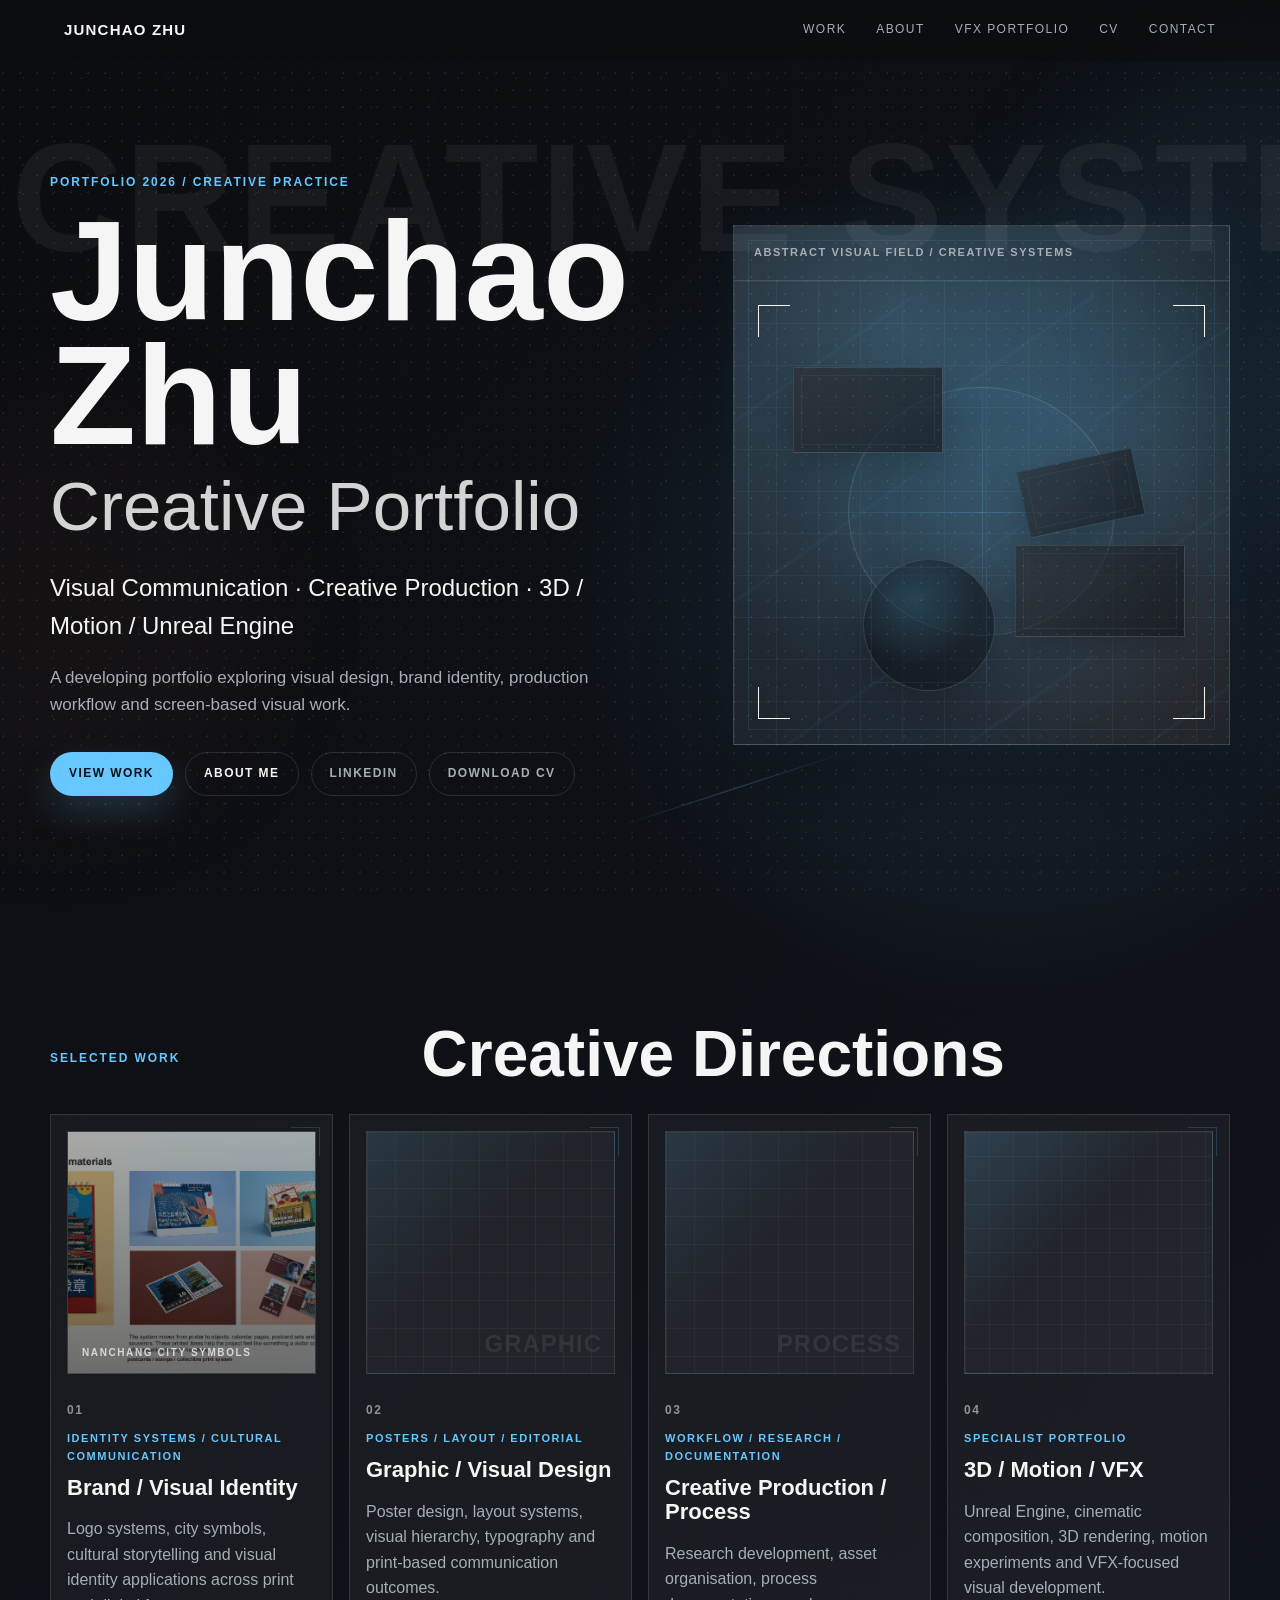
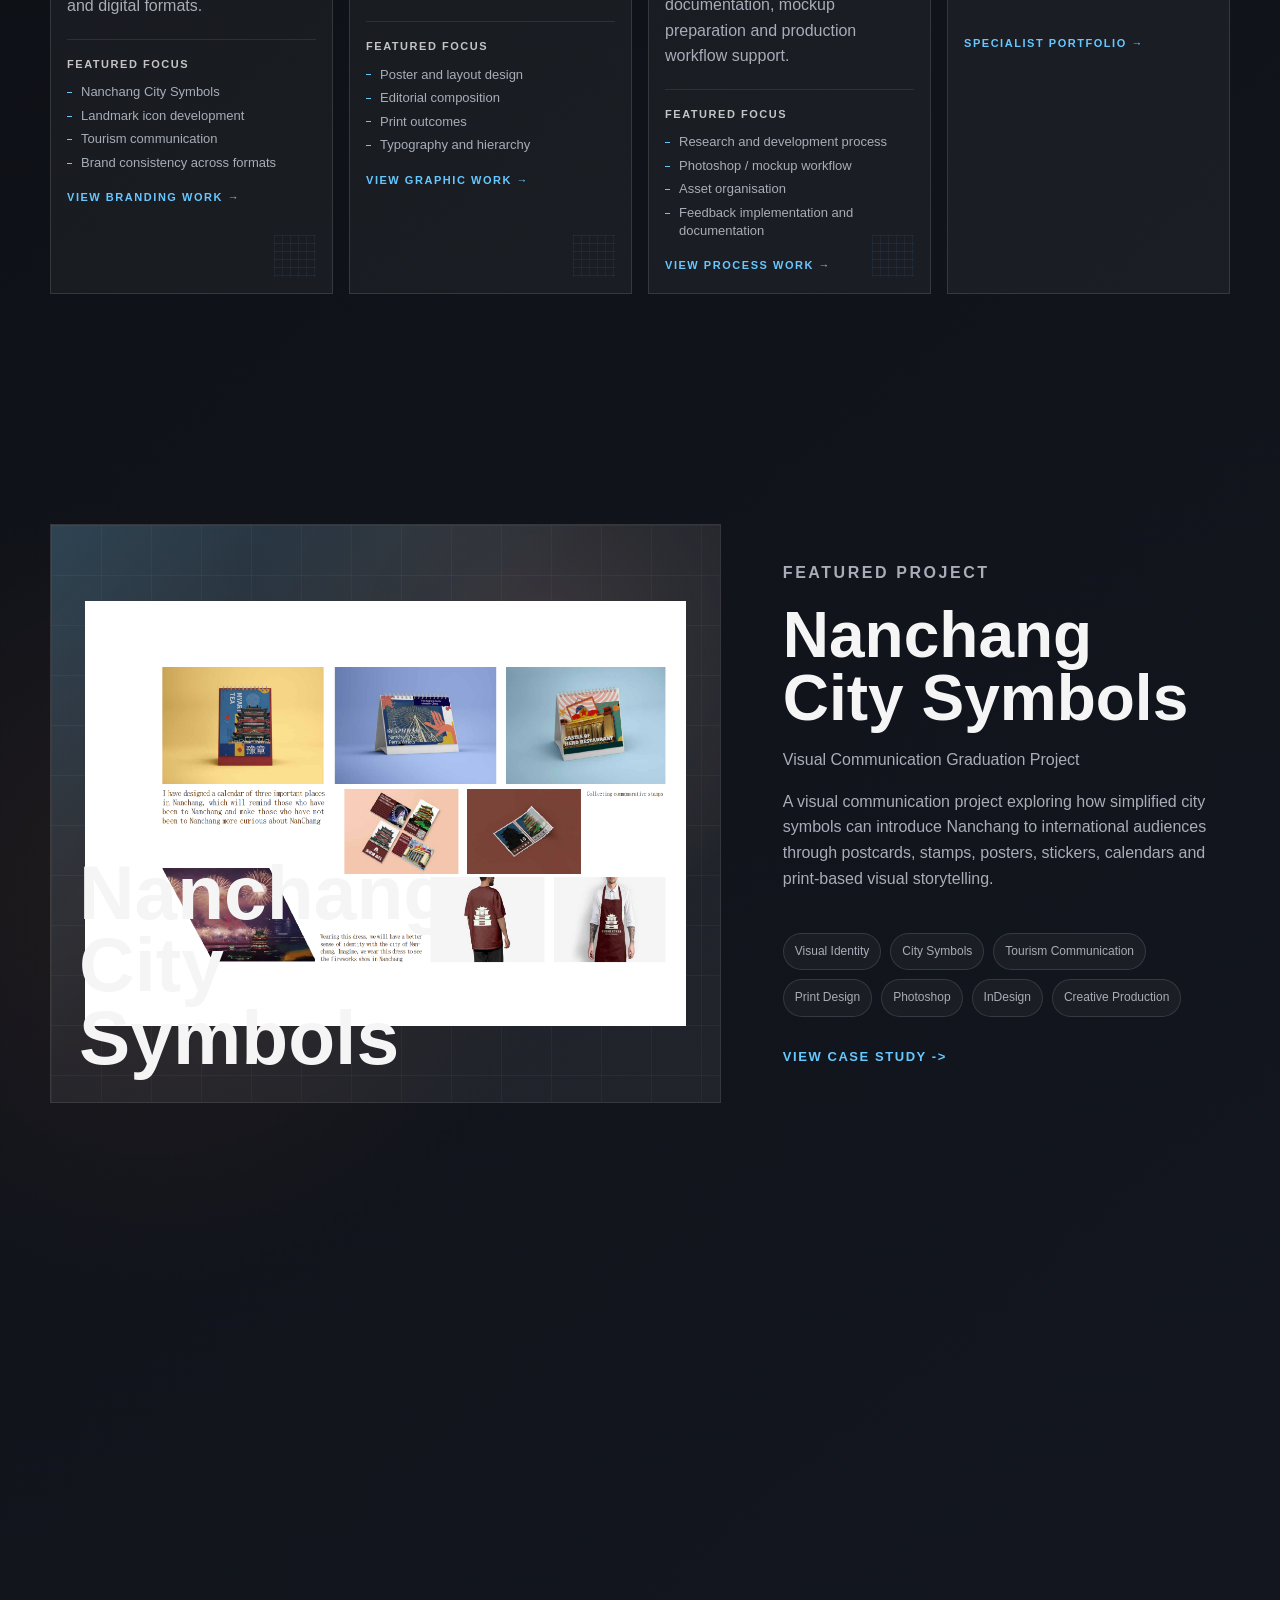
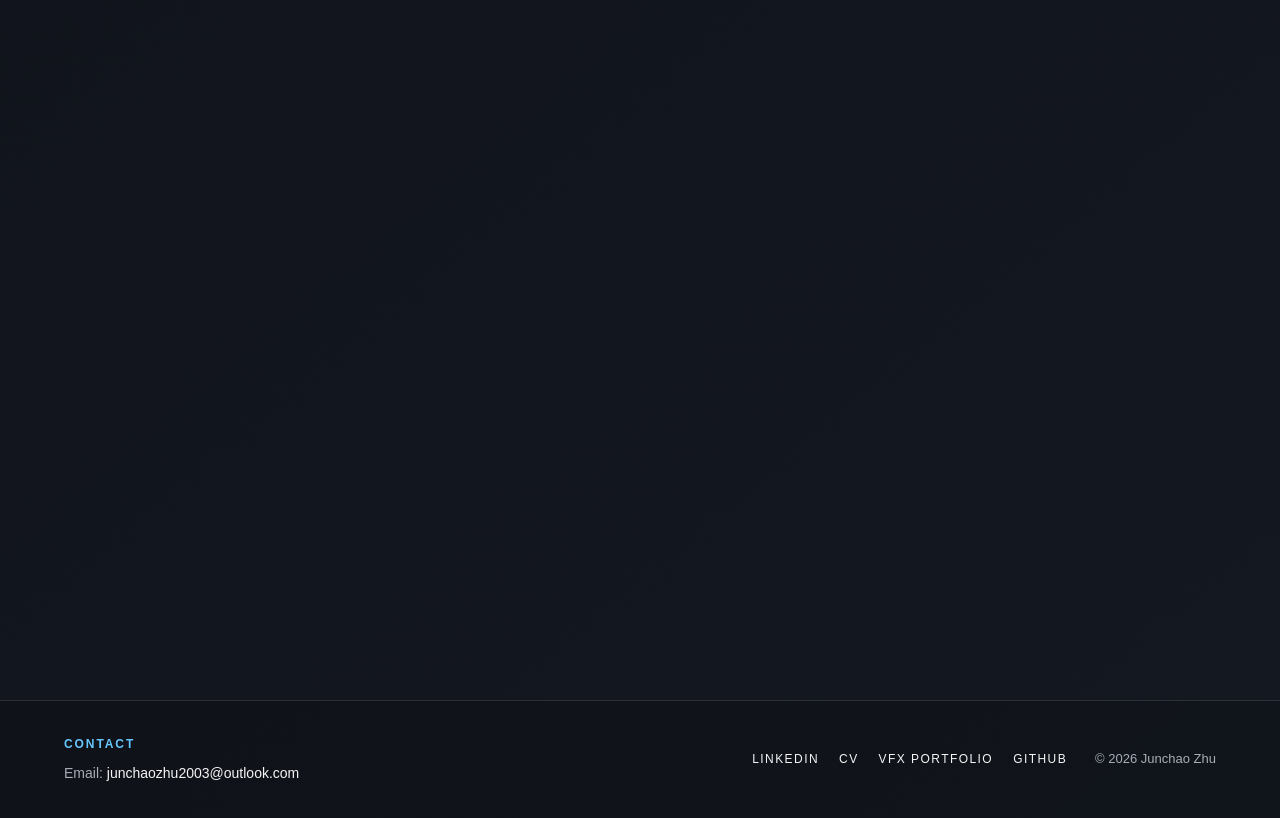
==== commit 8db6d5ac: "Add cover image to creative direction cards" ====
--- a/index.html
+++ b/index.html
@@ -65,7 +65,10 @@
 
       <div class="category-grid">
         <a class="category-card category-card-brand reveal" href="branding.html">
-          <div class="placeholder-block"></div>
+          <div class="placeholder-block category-cover has-image">
+            <img src="assets/images/nanchang-cover.jpg" alt="Nanchang City Symbols brand identity cover">
+            <span class="cover-label">Nanchang City Symbols</span>
+          </div>
           <span class="card-number">01</span>
           <span class="card-kicker">Identity Systems / Cultural Communication</span>
           <h3>Brand / Visual Identity</h3>
@@ -83,7 +86,7 @@
         </a>
 
         <a class="category-card category-card-graphic reveal" href="graphic.html">
-          <div class="placeholder-block"></div>
+          <div class="placeholder-block category-cover" data-future-cover="assets/images/graphic-cover.jpg"></div>
           <span class="card-number">02</span>
           <span class="card-kicker">Posters / Layout / Editorial</span>
           <h3>Graphic / Visual Design</h3>
@@ -101,7 +104,7 @@
         </a>
 
         <a class="category-card category-card-production reveal" href="production.html">
-          <div class="placeholder-block"></div>
+          <div class="placeholder-block category-cover" data-future-cover="assets/images/production-cover.jpg"></div>
           <span class="card-number">03</span>
           <span class="card-kicker">Workflow / Research / Documentation</span>
           <h3>Creative Production / Process</h3>
@@ -119,7 +122,8 @@
         </a>
 
         <a class="category-card category-card-vfx reveal" href="https://junchaozhu2003.github.io/VFX.github.io/" target="_blank" rel="noopener noreferrer">
-          <div class="placeholder-block"></div>
+          <div class="placeholder-block category-cover" data-future-cover="assets/images/vfx-cover.jpg"></div>
+          <span class="card-number">04</span>
           <span class="card-kicker">Specialist Portfolio</span>
           <h3>3D / Motion / VFX</h3>
           <p>Unreal Engine, cinematic composition, 3D rendering, motion experiments and VFX-focused visual development.</p>
--- a/style.css
+++ b/style.css
@@ -533,7 +533,7 @@
 
 .placeholder-block {
   position: relative;
-  height: 190px;
+  height: clamp(220px, 19vw, 280px);
   margin-bottom: 22px;
   border: 1px solid rgba(255, 255, 255, 0.1);
   background:
@@ -546,6 +546,46 @@
   overflow: hidden;
 }
 
+.category-cover {
+  isolation: isolate;
+}
+
+.category-cover img {
+  position: absolute;
+  inset: 0;
+  z-index: 0;
+  width: 100%;
+  height: 100%;
+  object-fit: cover;
+  object-position: center;
+  filter: saturate(0.88) contrast(1.02) brightness(0.78);
+  transform: scale(1);
+  transition: transform 420ms ease, filter 420ms ease;
+}
+
+.category-cover.has-image::before {
+  content: "";
+  position: absolute;
+  inset: 0;
+  z-index: 1;
+  background:
+    linear-gradient(180deg, rgba(11, 13, 16, 0.14), rgba(11, 13, 16, 0.48)),
+    radial-gradient(circle at 78% 18%, rgba(103, 199, 255, 0.16), transparent 14rem);
+  pointer-events: none;
+}
+
+.cover-label {
+  position: absolute;
+  left: 14px;
+  bottom: 12px;
+  z-index: 2;
+  color: rgba(245, 245, 245, 0.78);
+  font-size: 10px;
+  font-weight: 700;
+  letter-spacing: 0.16em;
+  text-transform: uppercase;
+}
+
 .placeholder-block::after {
   position: absolute;
   right: 12px;
@@ -560,6 +600,10 @@
   content: "IDENTITY";
 }
 
+.category-card-brand .placeholder-block.has-image::after {
+  content: "";
+}
+
 .category-card-graphic .placeholder-block::after {
   content: "GRAPHIC";
 }
@@ -570,6 +614,11 @@
 
 .category-card:hover .placeholder-block {
   transform: scale(1.025);
+}
+
+.category-card:hover .category-cover img {
+  filter: saturate(0.92) contrast(1.06) brightness(0.86);
+  transform: scale(1.06);
 }
 
 .category-card-vfx {
@@ -1195,6 +1244,78 @@
   margin-top: 28px;
 }
 
+.case-study-hero-grid {
+  display: grid;
+  grid-template-columns: minmax(320px, 0.92fr) minmax(320px, 0.78fr);
+  gap: clamp(30px, 5vw, 72px);
+  align-items: center;
+}
+
+.case-study-hero-copy {
+  display: flex;
+  flex-direction: column;
+  justify-content: center;
+}
+
+.case-study-hero-copy h1 {
+  margin: 0;
+}
+
+.case-study-hero-copy > p:not(.eyebrow):not(.project-subtitle) {
+  max-width: 620px;
+  color: var(--muted);
+  font-size: 16px;
+}
+
+.case-study-hero-poster {
+  display: grid;
+  place-items: center;
+  width: 100%;
+  margin: 0 auto;
+}
+
+.case-study-hero-poster img {
+  display: block;
+  width: min(100%, 760px);
+  height: auto;
+  margin-left: auto;
+  margin-right: auto;
+  object-fit: contain;
+  object-position: center;
+  border: 1px solid rgba(255, 255, 255, 0.1);
+  border-radius: 10px;
+  background: rgba(255, 255, 255, 0.04);
+  box-shadow: 0 28px 72px rgba(0, 0, 0, 0.28);
+  transition: transform 320ms ease, border-color 320ms ease, box-shadow 320ms ease;
+}
+
+.hero-image img {
+  display: block;
+  width: 100%;
+  max-width: 760px;
+  height: auto;
+  object-fit: contain;
+  object-position: center;
+  opacity: 1;
+}
+
+.case-study-hero-poster img:hover {
+  transform: translateY(-4px) scale(1.01);
+  border-color: var(--line-bright);
+  box-shadow: 0 34px 84px rgba(0, 0, 0, 0.34);
+}
+
+.project-section {
+  margin-bottom: clamp(56px, 7vw, 96px);
+  padding-bottom: clamp(32px, 5vw, 48px);
+}
+
+.section-grid,
+.hero-grid,
+.outcome-row {
+  min-width: 0;
+}
+
 .case-study-section {
   display: grid;
   grid-template-columns: minmax(260px, 0.45fr) minmax(0, 1fr);
@@ -1278,6 +1399,58 @@
   margin-right: auto;
 }
 
+.final-outcome-showcase {
+  display: grid;
+  grid-template-columns: minmax(0, 1fr) minmax(280px, 0.48fr);
+  gap: clamp(28px, 5vw, 64px);
+  align-items: center;
+  padding: clamp(54px, 8vw, 100px) 0;
+  border-top: 1px solid var(--line);
+}
+
+.final-outcome-showcase .case-study-copy {
+  position: static;
+  order: 2;
+}
+
+.large-showcase-image {
+  display: grid;
+  place-items: center;
+  order: 1;
+}
+
+.large-showcase-image img {
+  display: block;
+  width: min(100%, 900px);
+  height: auto;
+  object-fit: contain;
+  object-position: center;
+  border: 1px solid rgba(255, 255, 255, 0.1);
+  border-radius: 10px;
+  background: rgba(255, 255, 255, 0.04);
+  box-shadow: 0 28px 72px rgba(0, 0, 0, 0.28);
+  transition: transform 320ms ease, border-color 320ms ease, box-shadow 320ms ease;
+}
+
+.large-showcase-image img:hover {
+  transform: translateY(-4px) scale(1.01);
+  border-color: var(--line-bright);
+  box-shadow: 0 34px 84px rgba(0, 0, 0, 0.34);
+}
+
+.case-study-reflection-section {
+  max-width: 920px;
+  padding: clamp(48px, 7vw, 86px) 0 clamp(72px, 9vw, 120px);
+  border-top: 1px solid var(--line);
+}
+
+.case-study-reflection-section p:last-child {
+  margin: 0;
+  color: rgba(245, 245, 245, 0.86);
+  font-size: clamp(18px, 2vw, 24px);
+  line-height: 1.55;
+}
+
 @media (max-width: 980px) {
   .hero,
   .featured-project,
@@ -1308,14 +1481,21 @@
 
   .nanchang-project-grid,
   .nanchang-image-stack,
+  .case-study-hero-grid,
   .case-study-section,
   .case-study-section-wide,
+  .final-outcome-showcase,
   .case-study-gallery,
   .case-study-gallery.two-up,
   .case-study-gallery.applications-gallery {
     grid-template-columns: 1fr;
   }
 
+  .final-outcome-showcase .case-study-copy,
+  .large-showcase-image {
+    order: initial;
+  }
+
   .case-study-copy {
     position: static;
   }
@@ -1327,6 +1507,66 @@
   .site-footer {
     grid-template-columns: 1fr;
     align-items: start;
+  }
+}
+
+@media (max-width: 768px) {
+  .project-section {
+    margin-bottom: 72px;
+    padding-bottom: 32px;
+  }
+
+  .section-grid,
+  .hero-grid,
+  .outcome-row {
+    display: flex;
+    flex-direction: column;
+    gap: 32px;
+  }
+
+  .case-study-hero-grid {
+    align-items: stretch;
+  }
+
+  .case-study-hero-poster,
+  .hero-image,
+  .large-showcase-image {
+    width: 100%;
+    justify-items: center;
+  }
+
+  .hero-image img,
+  .case-study-hero-poster img {
+    width: 100%;
+    max-width: 100%;
+    height: auto;
+    object-fit: contain;
+    opacity: 1;
+  }
+
+  .case-study-section,
+  .case-study-section-wide,
+  .final-outcome-showcase {
+    align-items: stretch;
+    padding-top: 56px;
+    padding-bottom: 32px;
+  }
+
+  .case-study-copy {
+    position: static;
+  }
+
+  .case-study-gallery,
+  .case-study-gallery.two-up,
+  .case-study-gallery.applications-gallery {
+    place-items: center;
+  }
+
+  .case-study-gallery img {
+    height: auto;
+    min-height: 0;
+    max-height: none;
+    object-fit: contain;
   }
 }
 
@@ -1367,6 +1607,10 @@
 
   .category-card {
     min-height: 330px;
+  }
+
+  .placeholder-block {
+    height: clamp(180px, 48vw, 220px);
   }
 
   .category-feature-visual {
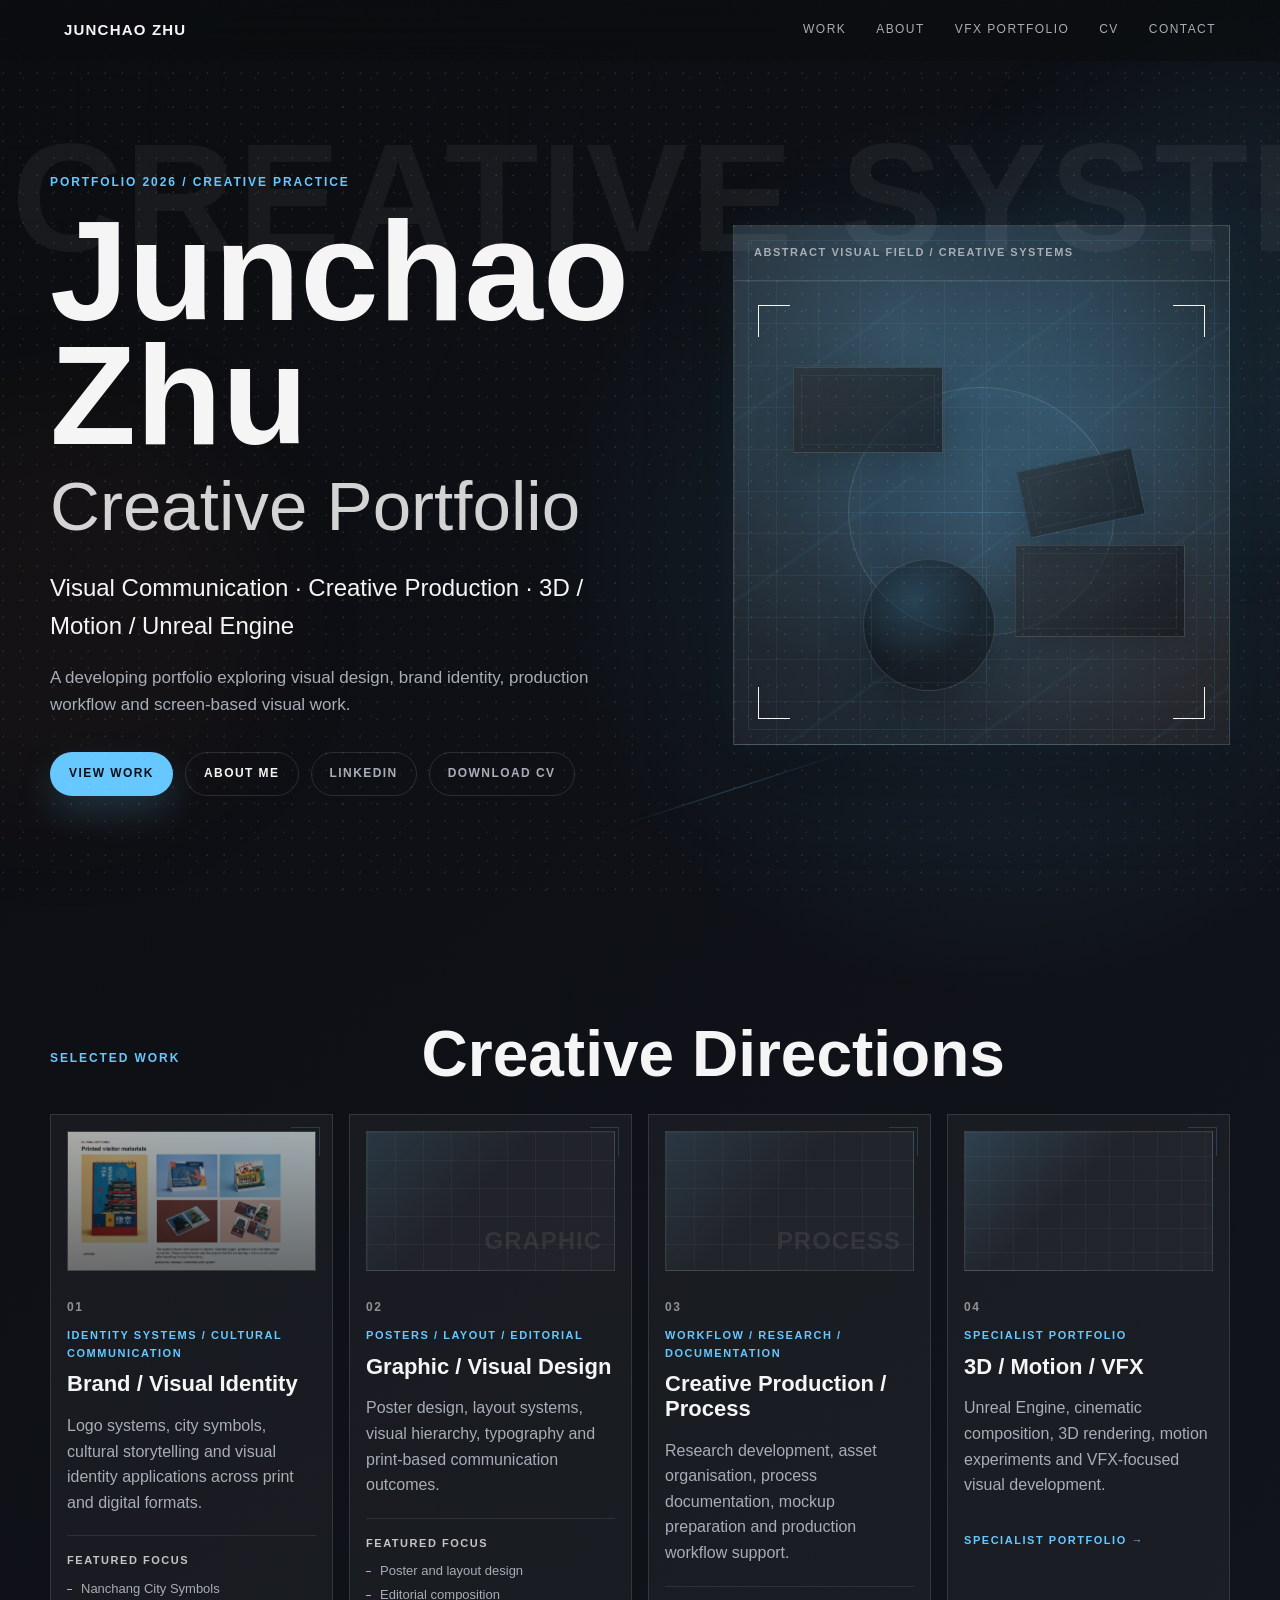
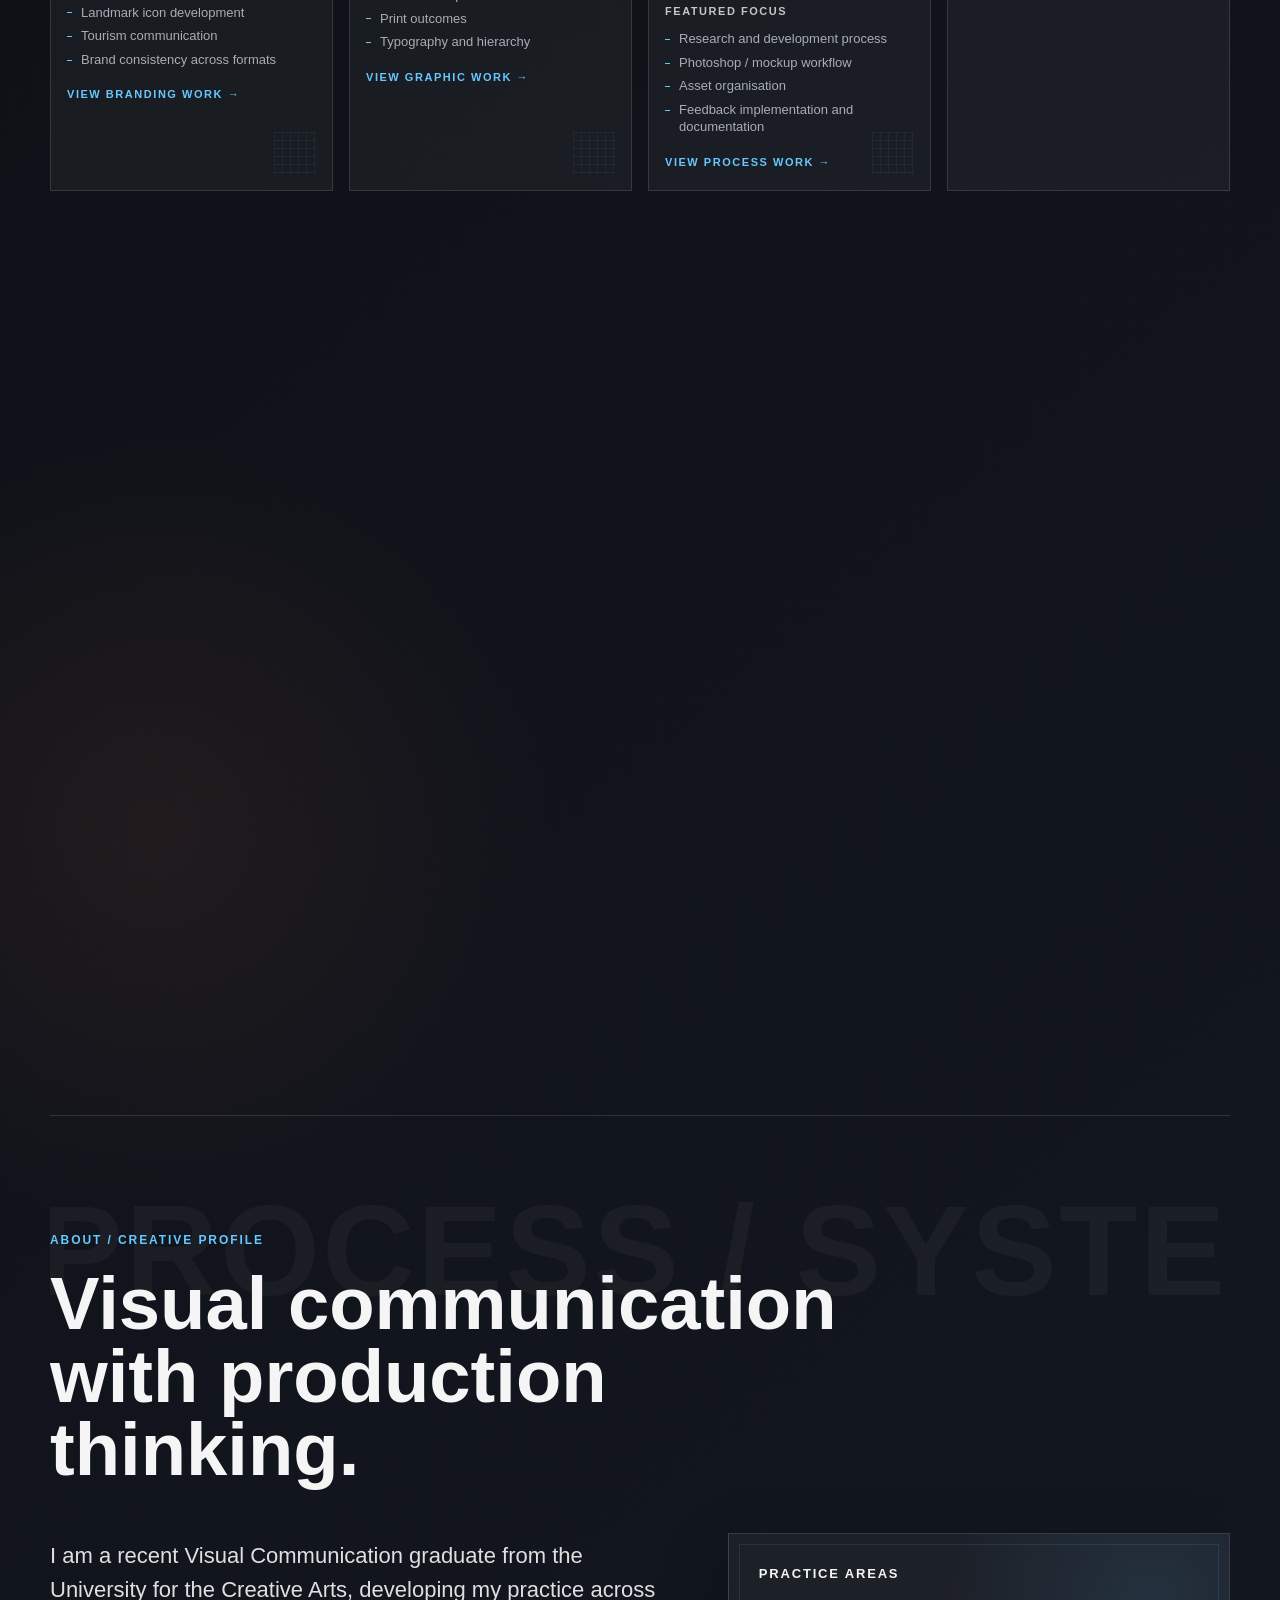
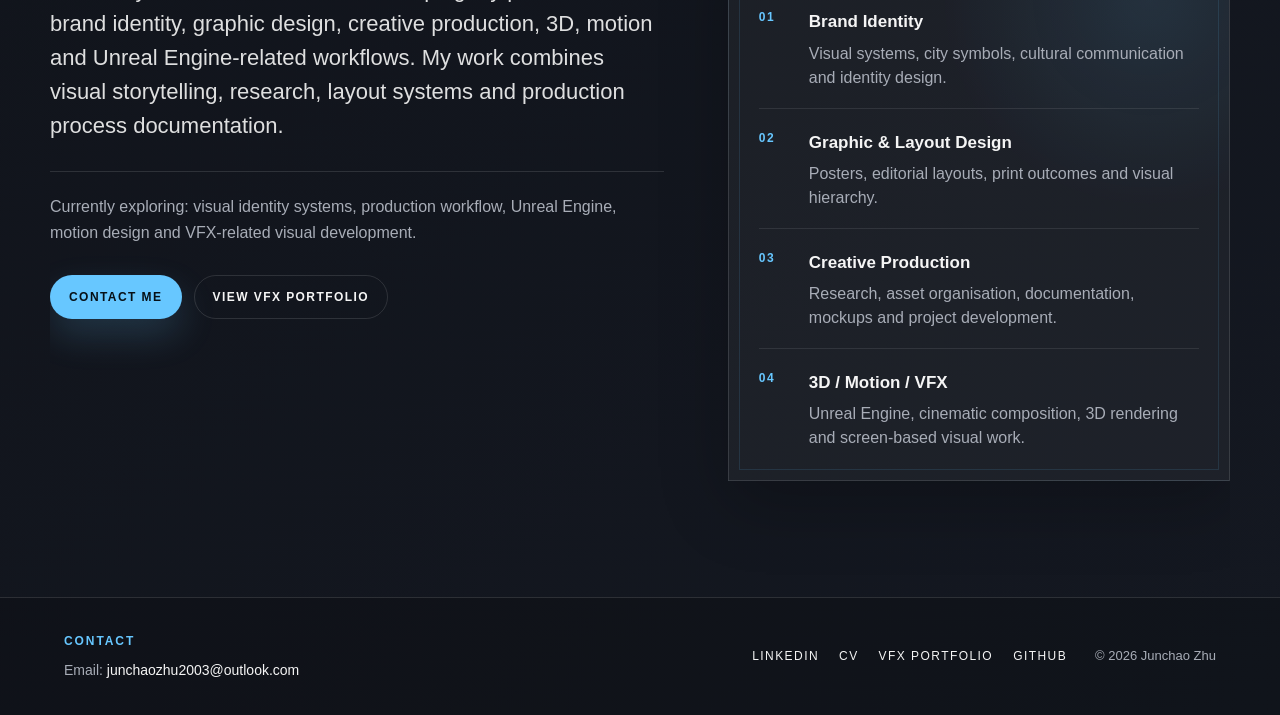
==== commit 104edb60: "Refine homepage image treatment" ====
--- a/index.html
+++ b/index.html
@@ -67,7 +67,6 @@
         <a class="category-card category-card-brand reveal" href="branding.html">
           <div class="placeholder-block category-cover has-image">
             <img src="assets/images/nanchang-cover.jpg" alt="Nanchang City Symbols brand identity cover">
-            <span class="cover-label">Nanchang City Symbols</span>
           </div>
           <span class="card-number">01</span>
           <span class="card-kicker">Identity Systems / Cultural Communication</span>
@@ -136,7 +135,6 @@
       <div class="project-media">
         <div class="project-placeholder">
           <img class="featured-project-preview" src="assets/images/nanchang/nanchang-final-applications.png" alt="Nanchang City Symbols final applications preview">
-          <span>Nanchang City Symbols</span>
         </div>
       </div>
 
--- a/style.css
+++ b/style.css
@@ -533,7 +533,8 @@
 
 .placeholder-block {
   position: relative;
-  height: clamp(220px, 19vw, 280px);
+  aspect-ratio: 16 / 9;
+  height: auto;
   margin-bottom: 22px;
   border: 1px solid rgba(255, 255, 255, 0.1);
   background:
@@ -744,20 +745,22 @@
 }
 
 .project-media {
-  min-height: 520px;
+  min-height: 500px;
   border: 1px solid var(--line);
-  background: rgba(255, 255, 255, 0.035);
+  background:
+    radial-gradient(circle at 74% 22%, rgba(103, 199, 255, 0.08), transparent 18rem),
+    rgba(255, 255, 255, 0.035);
   overflow: hidden;
 }
 
 .project-placeholder {
   position: relative;
   display: grid;
-  place-items: end start;
+  place-items: center;
   width: 100%;
   height: 100%;
   min-height: 520px;
-  padding: 28px;
+  padding: clamp(18px, 3vw, 34px);
   background:
     linear-gradient(135deg, rgba(103, 199, 255, 0.2), transparent 44%),
     radial-gradient(circle at 72% 22%, rgba(201, 107, 60, 0.14), transparent 18rem),
@@ -767,18 +770,21 @@
   overflow: hidden;
 }
 
-.project-placeholder span {
-  position: relative;
+.project-placeholder::after {
+  content: "";
+  position: absolute;
+  inset: 0;
   z-index: 1;
-  max-width: 420px;
-  font-size: clamp(38px, 6vw, 82px);
-  font-weight: 800;
-  line-height: 0.95;
+  background:
+    linear-gradient(180deg, rgba(11, 13, 16, 0.06), rgba(11, 13, 16, 0.14)),
+    radial-gradient(circle at 12% 88%, rgba(11, 13, 16, 0.2), transparent 18rem);
+  pointer-events: none;
 }
 
 .featured-project-preview {
   position: absolute;
   inset: 0;
+  z-index: 0;
   width: 100%;
   height: 100%;
   object-fit: contain;
@@ -1610,7 +1616,8 @@
   }
 
   .placeholder-block {
-    height: clamp(180px, 48vw, 220px);
+    aspect-ratio: 16 / 9;
+    height: auto;
   }
 
   .category-feature-visual {
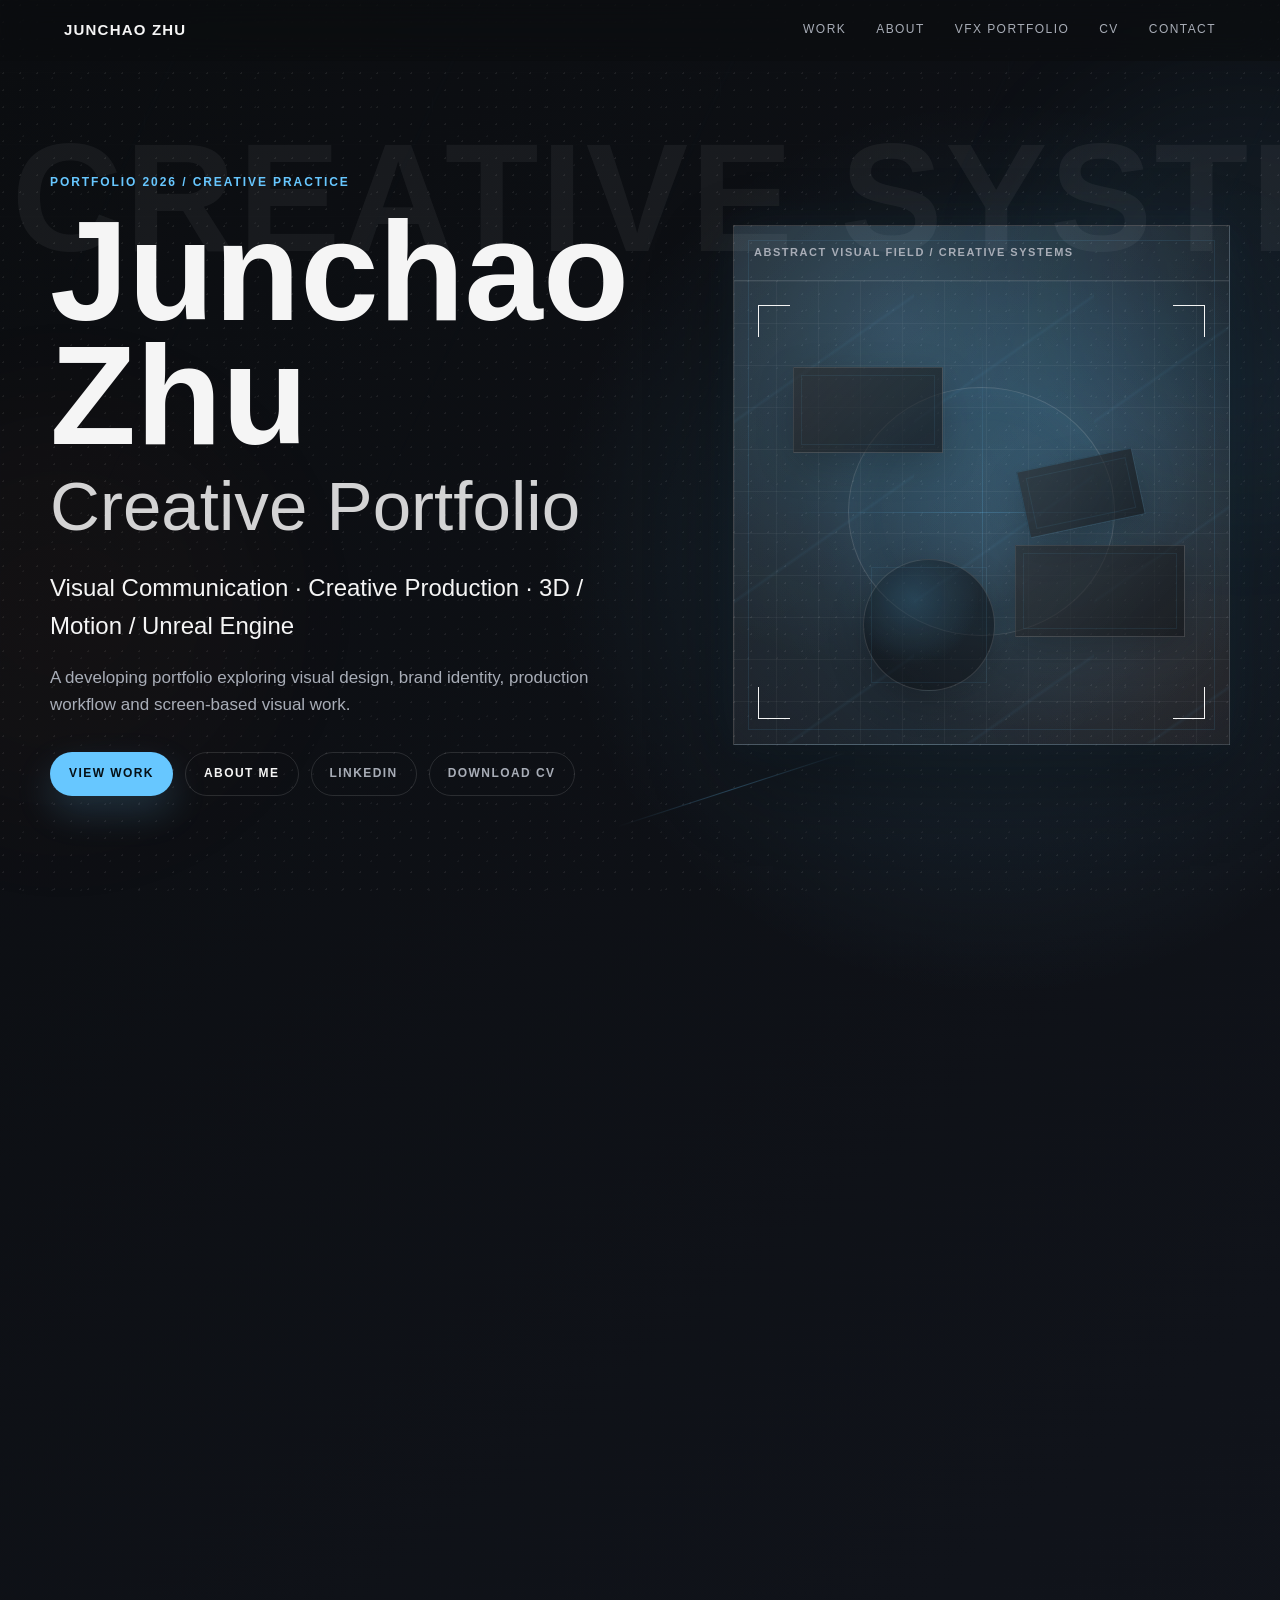
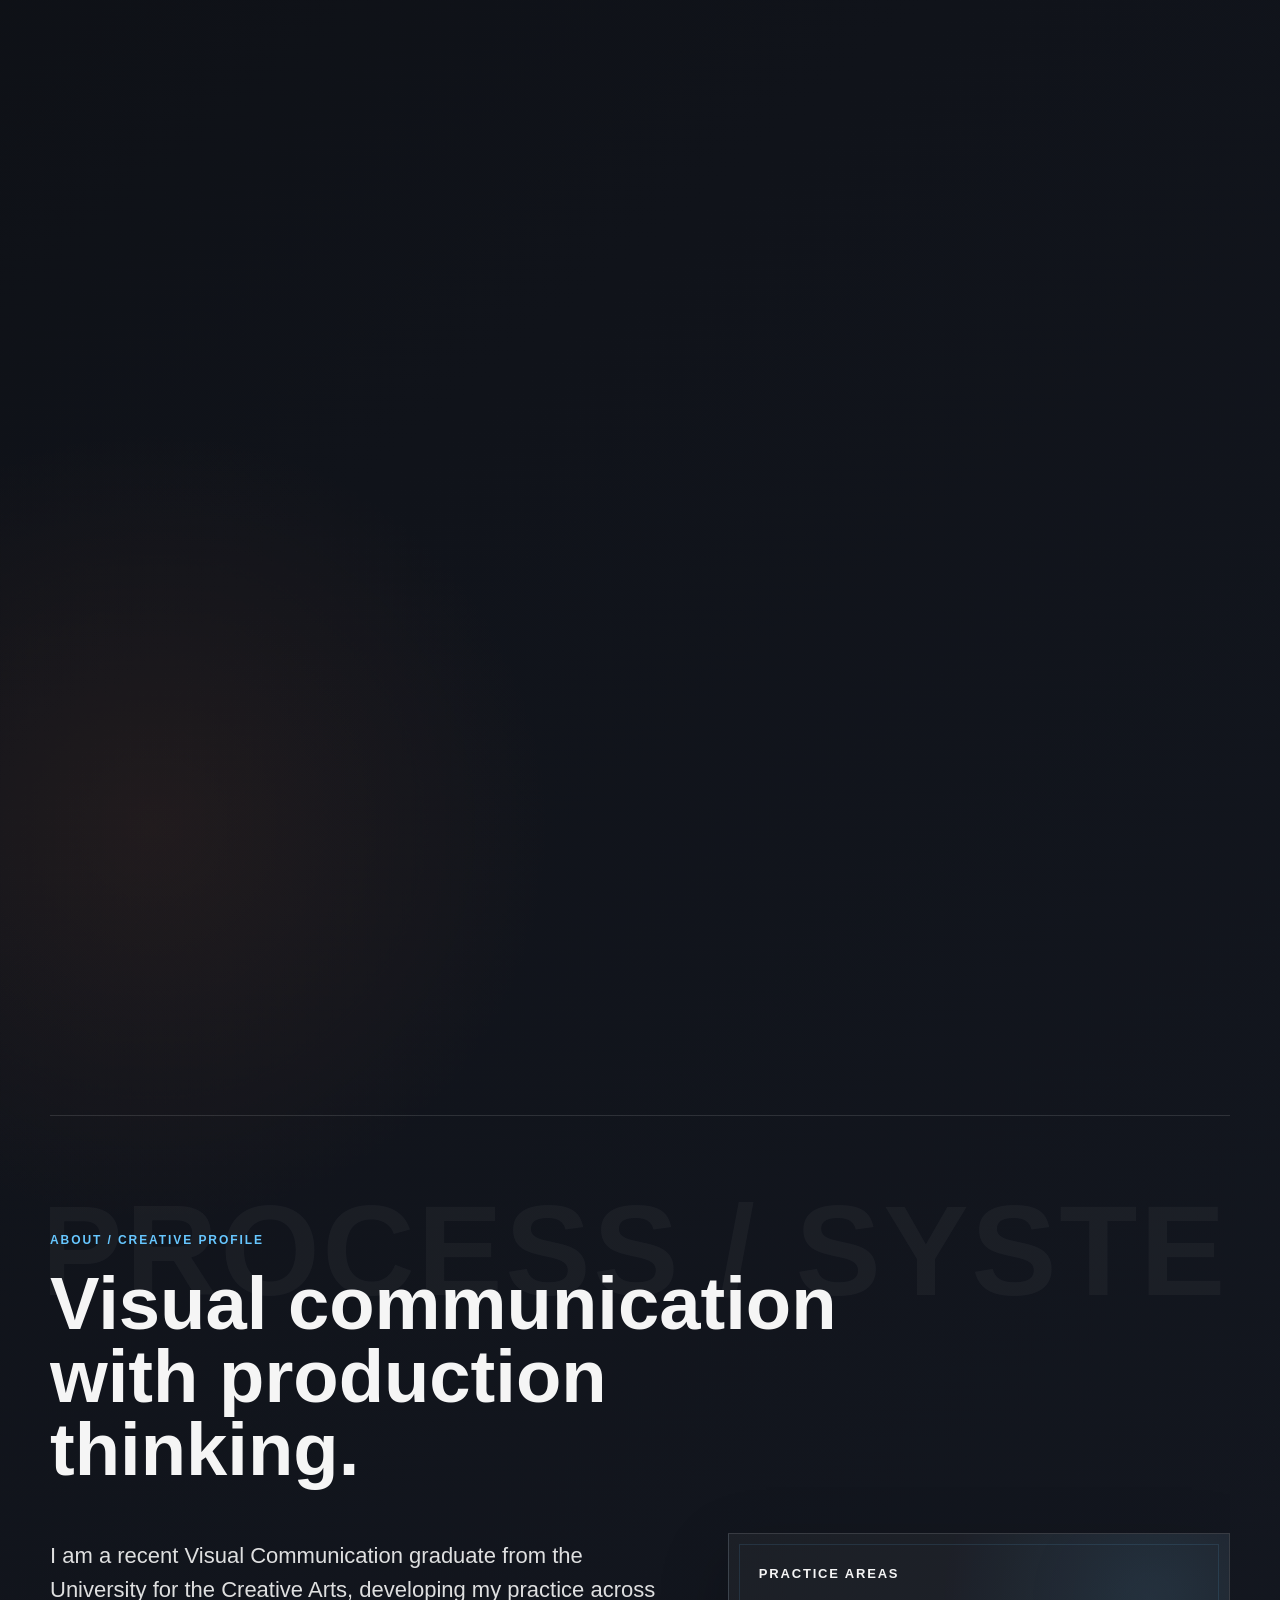
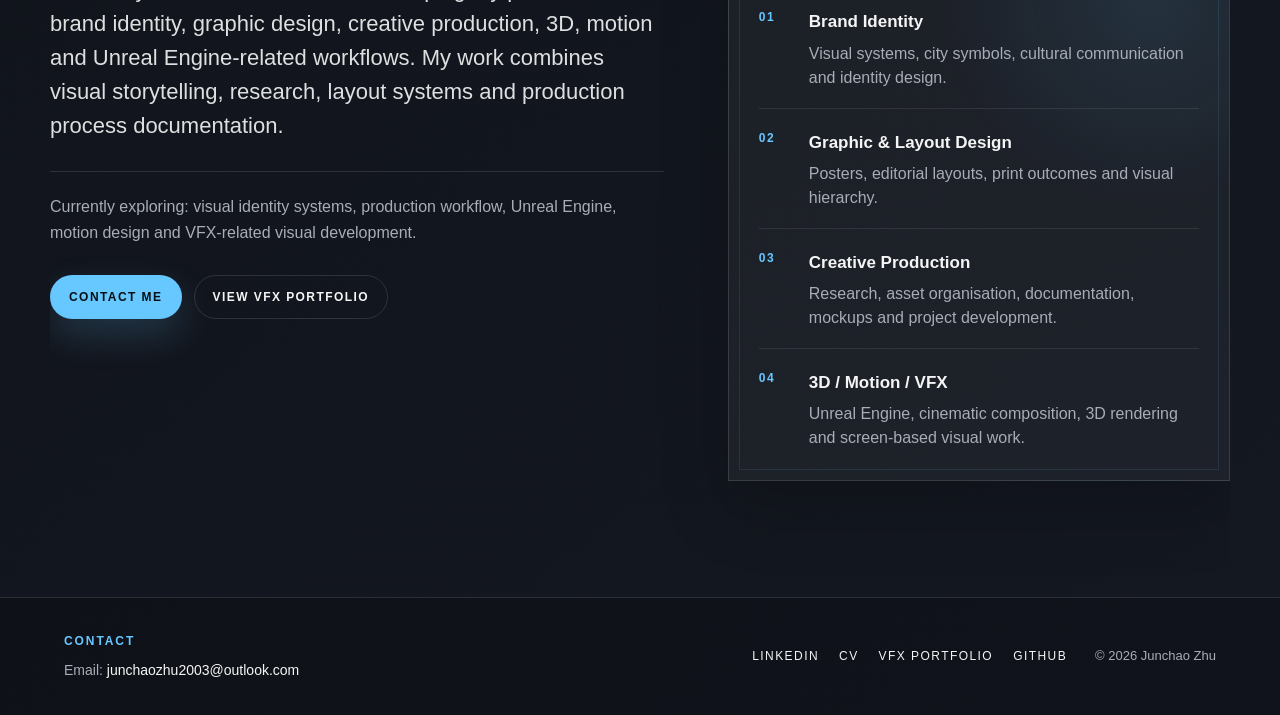
==== commit 6e9a985f: "Add Burger render to VFX direction card" ====
--- a/index.html
+++ b/index.html
@@ -121,7 +121,9 @@
         </a>
 
         <a class="category-card category-card-vfx reveal" href="https://junchaozhu2003.github.io/VFX.github.io/" target="_blank" rel="noopener noreferrer">
-          <div class="placeholder-block category-cover" data-future-cover="assets/images/vfx-cover.jpg"></div>
+          <div class="placeholder-block category-cover has-image">
+            <img src="assets/images/burger-final-render.png" alt="Burger Mascot Character Render VFX portfolio cover">
+          </div>
           <span class="card-number">04</span>
           <span class="card-kicker">Specialist Portfolio</span>
           <h3>3D / Motion / VFX</h3>
--- a/style.css
+++ b/style.css
@@ -31,32 +31,39 @@
     linear-gradient(140deg, #0b0d10 0%, #10131a 48%, #141821 100%);
   line-height: 1.6;
   overflow-x: hidden;
+  isolation: isolate;
 }
 
 body::before {
   content: "";
   position: fixed;
   inset: 0;
+  z-index: -3;
   pointer-events: none;
-  opacity: 0.42;
+  opacity: 0.34;
   background-image:
     linear-gradient(rgba(255, 255, 255, 0.03) 1px, transparent 1px),
     linear-gradient(90deg, rgba(255, 255, 255, 0.022) 1px, transparent 1px),
     linear-gradient(115deg, transparent 0 48%, rgba(103, 199, 255, 0.035) 49%, transparent 50% 100%);
   background-size: 72px 72px, 72px 72px, 280px 280px;
   mask-image: linear-gradient(to bottom, black 0%, transparent 78%);
+  animation: ambientGridMove 56s linear infinite;
+  will-change: background-position;
 }
 
 body::after {
   content: "";
   position: fixed;
   inset: 0;
+  z-index: -2;
   pointer-events: none;
-  opacity: 0.18;
+  opacity: 0.14;
   background-image:
     radial-gradient(circle at 20% 30%, rgba(255, 255, 255, 0.5) 0 1px, transparent 1px),
     radial-gradient(circle at 80% 70%, rgba(255, 255, 255, 0.35) 0 1px, transparent 1px);
   background-size: 17px 17px, 29px 29px;
+  animation: ambientNoiseDrift 62s linear infinite;
+  will-change: background-position;
 }
 
 a {
@@ -70,8 +77,8 @@
   border-radius: 50%;
   filter: blur(70px);
   pointer-events: none;
-  opacity: 0.32;
-  animation: driftGlow 22s ease-in-out infinite alternate;
+  opacity: 0.24;
+  animation: ambientGlowDrift 38s ease-in-out infinite alternate;
   will-change: transform;
 }
 
@@ -85,18 +92,44 @@
   bottom: 8vh;
   left: -12vw;
   background: rgba(201, 107, 60, 0.14);
-  animation-duration: 28s;
+  animation-duration: 46s;
   animation-direction: alternate-reverse;
 }
 
-@keyframes driftGlow {
+@keyframes ambientGridMove {
+  from {
+    background-position: 0 0, 0 0, 0 0;
+  }
+
+  to {
+    background-position: 36px 28px, 36px 28px, 34px 34px;
+  }
+}
+
+@keyframes ambientNoiseDrift {
+  from {
+    background-position: 0 0, 0 0;
+  }
+
+  to {
+    background-position: 28px 22px, -24px 18px;
+  }
+}
+
+@keyframes ambientGlowDrift {
   from {
     transform: translate3d(0, 0, 0) scale(1);
   }
 
   to {
-    transform: translate3d(18px, -24px, 0) scale(1.04);
-  }
+    transform: translate3d(42px, -34px, 0) scale(1.05);
+  }
+}
+
+main,
+.site-footer {
+  position: relative;
+  z-index: 1;
 }
 
 .site-header {
@@ -1273,6 +1306,37 @@
   font-size: 16px;
 }
 
+.project-info-grid {
+  display: grid;
+  grid-template-columns: repeat(2, minmax(0, 1fr));
+  gap: 12px;
+  margin-top: 28px;
+}
+
+.project-info-grid div {
+  padding: 15px;
+  border: 1px solid var(--line);
+  background: rgba(255, 255, 255, 0.032);
+}
+
+.project-info-grid span {
+  display: block;
+  margin-bottom: 8px;
+  color: var(--accent);
+  font-size: 10px;
+  font-weight: 700;
+  letter-spacing: 0.14em;
+  text-transform: uppercase;
+}
+
+.project-info-grid strong {
+  display: block;
+  color: rgba(245, 245, 245, 0.86);
+  font-size: 13px;
+  font-weight: 500;
+  line-height: 1.45;
+}
+
 .case-study-hero-poster {
   display: grid;
   place-items: center;
@@ -1325,7 +1389,7 @@
 .case-study-section {
   display: grid;
   grid-template-columns: minmax(260px, 0.45fr) minmax(0, 1fr);
-  gap: clamp(28px, 5vw, 62px);
+  gap: clamp(36px, 5.6vw, 76px);
   align-items: start;
   padding: clamp(54px, 8vw, 96px) 0;
   border-top: 1px solid var(--line);
@@ -1362,7 +1426,9 @@
 .case-study-gallery {
   display: grid;
   grid-template-columns: repeat(2, minmax(0, 1fr));
-  gap: 16px;
+  gap: clamp(22px, 2.5vw, 30px);
+  align-content: start;
+  align-items: start;
 }
 
 .case-study-gallery.two-up {
@@ -1371,15 +1437,28 @@
 
 .case-study-gallery.applications-gallery {
   grid-template-columns: repeat(3, minmax(0, 1fr));
+}
+
+.case-study-gallery.single-feature {
+  grid-template-columns: minmax(0, 1fr);
+  max-width: 760px;
+}
+
+.case-study-gallery figure {
+  display: flex;
+  flex-direction: column;
+  gap: 14px;
+  margin: 0;
+  min-width: 0;
+  overflow: hidden;
 }
 
 .case-study-gallery img {
   display: block;
   width: 100%;
-  height: 100%;
-  min-height: 220px;
-  max-height: 420px;
-  object-fit: cover;
+  aspect-ratio: 4 / 3;
+  height: auto;
+  object-fit: contain;
   border: 1px solid rgba(255, 255, 255, 0.1);
   border-radius: 8px;
   background: rgba(255, 255, 255, 0.04);
@@ -1387,16 +1466,28 @@
   transition: transform 320ms ease, border-color 320ms ease, box-shadow 320ms ease;
 }
 
+.case-study-gallery figcaption {
+  color: rgba(168, 173, 183, 0.92);
+  font-size: 12px;
+  line-height: 1.5;
+  padding: 0 2px;
+}
+
 .case-study-gallery img:hover {
   transform: translateY(-4px) scale(1.01);
   border-color: var(--line-bright);
   box-shadow: 0 24px 58px rgba(0, 0, 0, 0.28);
 }
 
-.case-study-gallery img.final-applications-image {
+.case-study-gallery .final-applications-figure {
   grid-column: 1 / -1;
   justify-self: center;
   width: min(100%, 860px);
+}
+
+.case-study-gallery img.final-applications-image {
+  width: 100%;
+  aspect-ratio: auto;
   height: auto;
   max-height: none;
   object-fit: contain;
@@ -1423,6 +1514,7 @@
   display: grid;
   place-items: center;
   order: 1;
+  overflow: hidden;
 }
 
 .large-showcase-image img {
@@ -1562,6 +1654,10 @@
     position: static;
   }
 
+  .project-info-grid {
+    grid-template-columns: 1fr;
+  }
+
   .case-study-gallery,
   .case-study-gallery.two-up,
   .case-study-gallery.applications-gallery {
@@ -1680,6 +1776,8 @@
     transform: none;
   }
 
+  body::before,
+  body::after,
   .background-glow {
     animation: none;
   }
